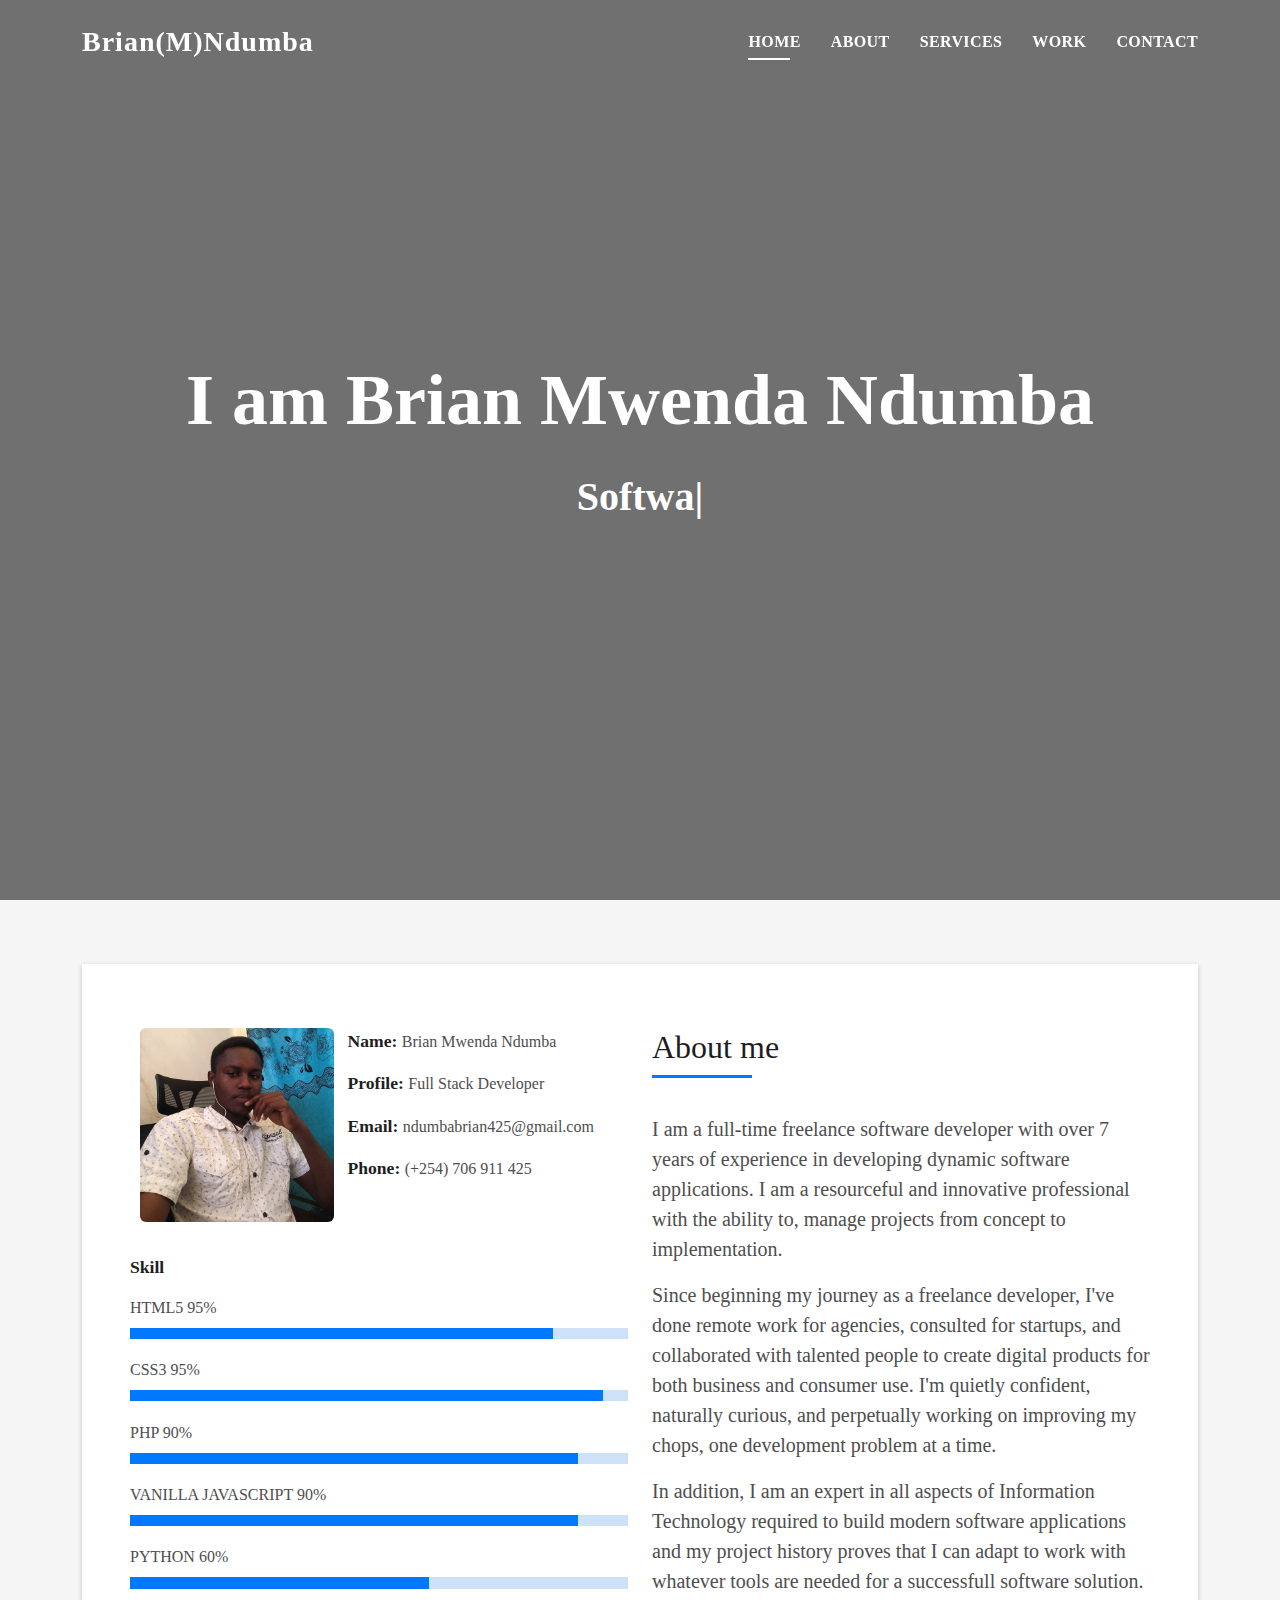
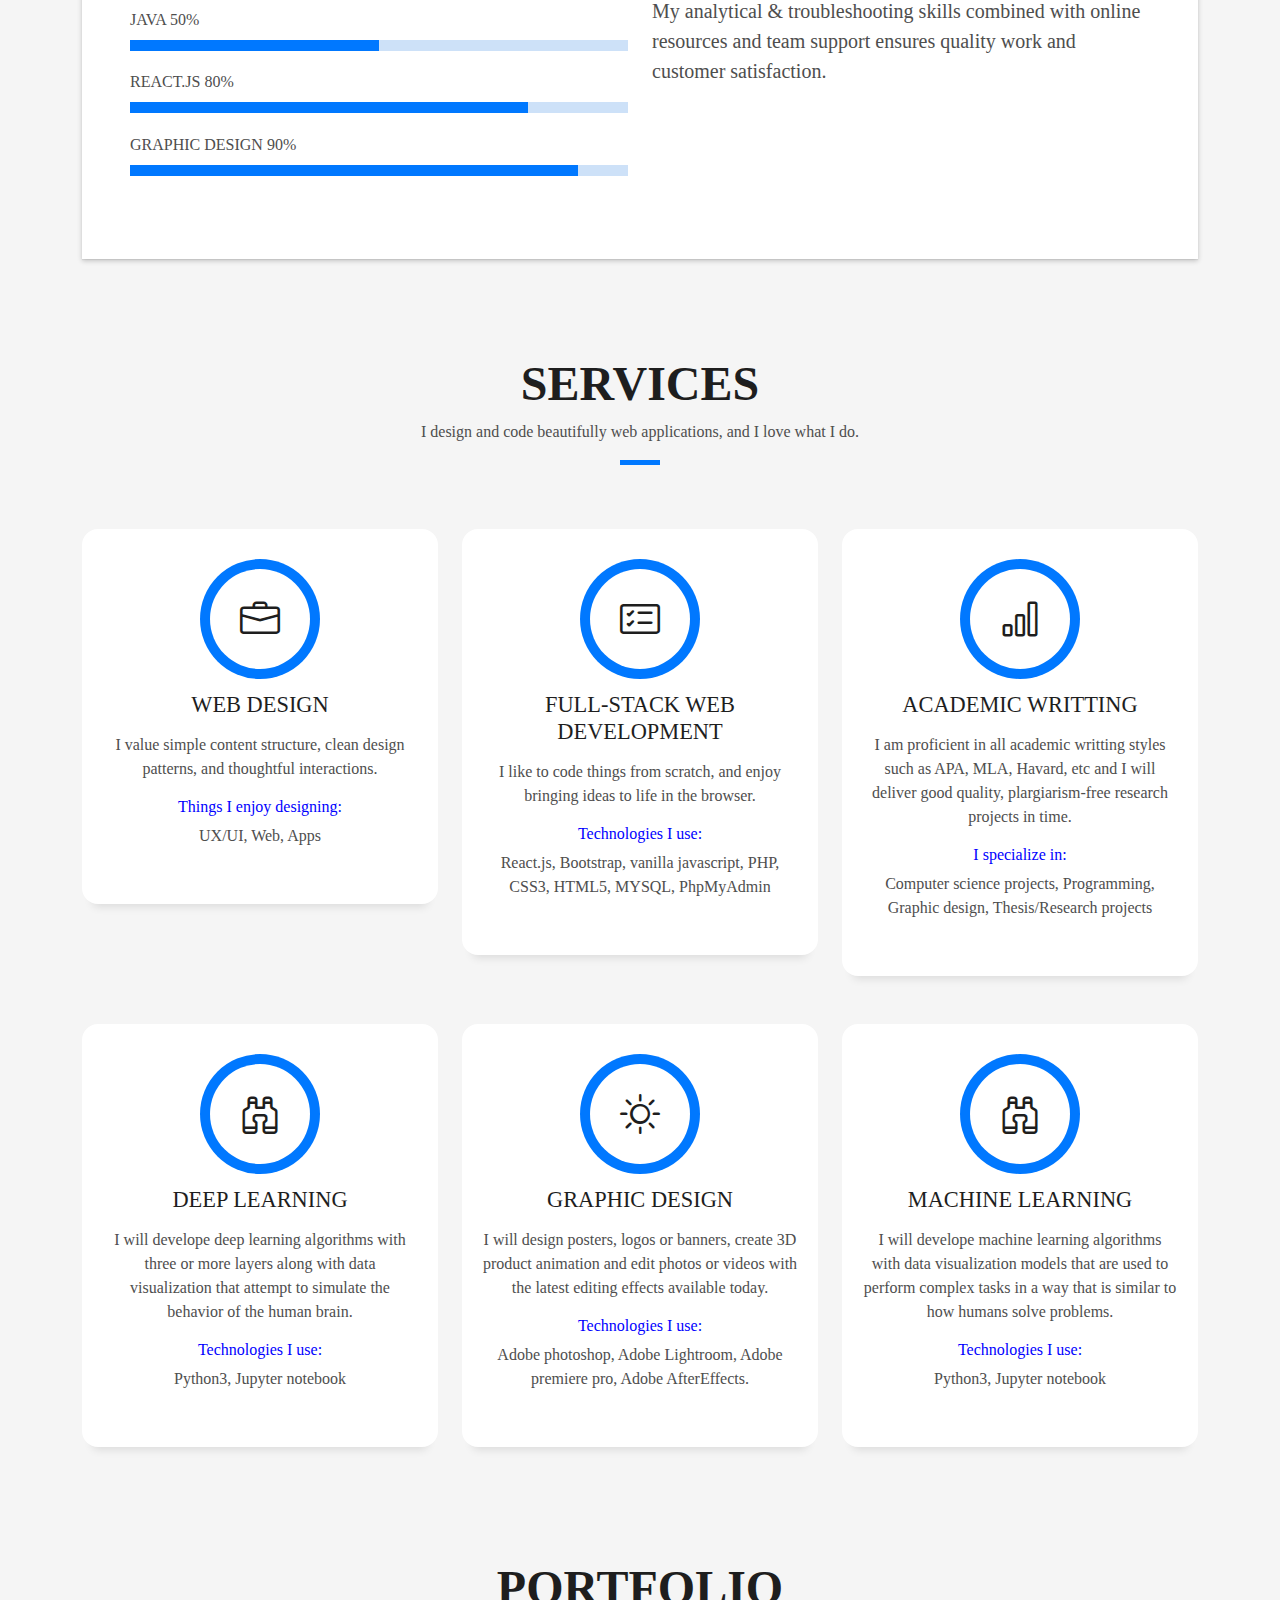
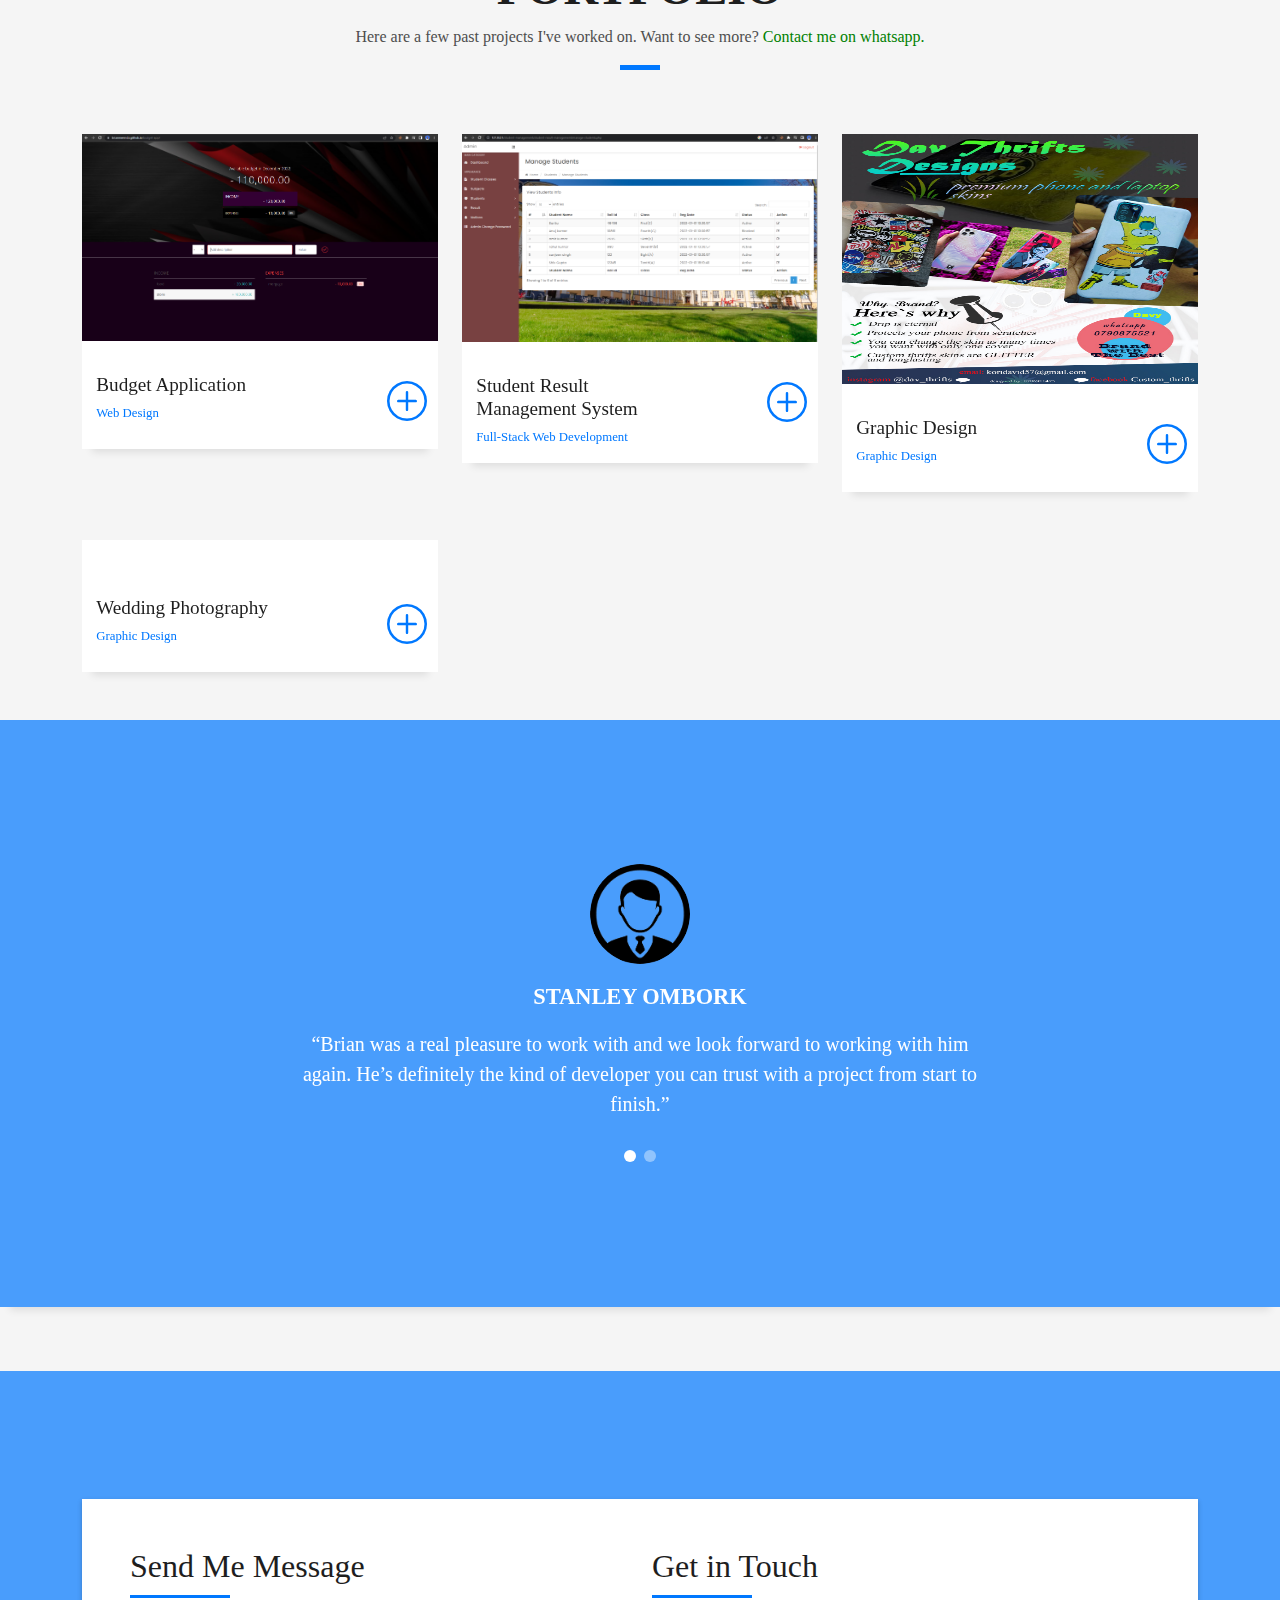
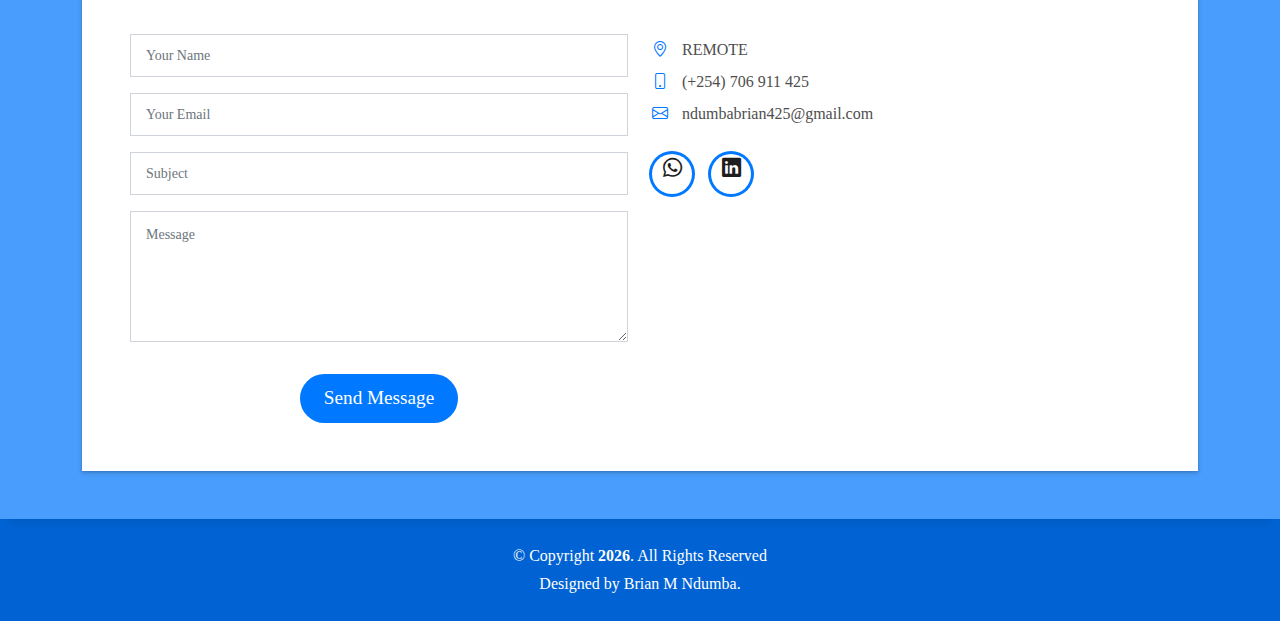
==== index.html @ a2c899ea "first commit" ====
<!DOCTYPE html>
<html lang="en">

<head>
  <meta charset="utf-8">
  <meta content="width=device-width, initial-scale=1.0" name="viewport">

  <title>Brian Mwenda</title>
  <meta content="" name="description">
  <meta content="" name="keywords">

  <!-- Favicons -->
  <link href="assets/img/favicon.png" rel="icon">
  <link href="assets/img/apple-touch-icon.png" rel="apple-touch-icon">

  <!-- Vendor CSS Files -->
  <link href="assets/vendor/bootstrap/css/bootstrap.min.css" rel="stylesheet">
  <link href="assets/vendor/bootstrap-icons/bootstrap-icons.css" rel="stylesheet">
  <link href="assets/vendor/glightbox/css/glightbox.min.css" rel="stylesheet">
  <link href="assets/vendor/swiper/swiper-bundle.min.css" rel="stylesheet">

  <!-- Template Main CSS File -->
  <link href="assets/css/style.css" rel="stylesheet">


</head>

<body>

  <!-- ======= Header ======= -->
  <header id="header" class="fixed-top">
    <div class="container d-flex align-items-center justify-content-between">

      <h1 class="logo"><a href="index.html">Brian(M)Ndumba</a></h1>


      <nav id="navbar" class="navbar">
        <ul>
          <li><a class="nav-link scrollto active" href="#hero">Home</a></li>
          <li><a class="nav-link scrollto" href="#about">About</a></li>
          <li><a class="nav-link scrollto" href="#services">Services</a></li>
          <li><a class="nav-link scrollto " href="#work">Work</a></li>


          <li><a class="nav-link scrollto" href="#contact">Contact</a></li>
        </ul>
        <i class="bi bi-list mobile-nav-toggle"></i>
      </nav><!-- .navbar -->

    </div>
  </header><!-- End Header -->

  <!-- ======= Hero Section ======= -->
  <div id="hero" class="hero route bg-image" style="background-image: url(assets/img/brian.jpg)">
    <div class="overlay-itro"></div>
    <div class="hero-content display-table">
      <div class="table-cell">
        <div class="container">
          <!--<p class="display-6 color-d">Hello, world!</p>-->
          <h1 class="hero-title mb-4">I am <strong>Brian Mwenda Ndumba</strong></h1>
          <p class="hero-subtitle"><span class="typed" data-typed-items="Software Developer, Full-stack Web Developer, Freelancer, Graphic Designer"></span></p>
          <!-- <p class="pt-3"><a class="btn btn-primary btn js-scroll px-4" href="#about" role="button">Learn More</a></p> -->
        </div>
      </div>
    </div>
  </div><!-- End Hero Section -->

  <main id="main">

    <!-- ======= About Section ======= -->
    <section id="about" class="about-mf sect-pt4 route">
      <div class="container">
        <div class="row">
          <div class="col-sm-12">
            <div class="box-shadow-full">
              <div class="row">
                <div class="col-md-6">
                  <div class="row">
                    <div class="col-sm-6 col-md-5">
                      <div class="about-img">
                        <img src="assets/img/brian2.jpg" class="img-fluid rounded b-shadow-a" alt="">
                      </div>
                    </div>
                    <div class="col-sm-6 col-md-7">
                      <div class="about-info">
                        <p><span class="title-s">Name: </span> <span>Brian Mwenda Ndumba</span></p>
                        <p><span class="title-s">Profile: </span> <span>Full Stack Developer</span></p>
                        <p><span class="title-s">Email: </span> <span>ndumbabrian425@gmail.com</span></p>
                        <p><span class="title-s">Phone: </span> <span>(+254) 706 911 425</span></p>
                      </div>
                    </div>
                  </div>
                  <div class="skill-mf">
                    <p class="title-s">Skill</p>
                    <span>HTML5</span> <span class="pull-right">95%</span>
                    <div class="progress">
                      <div class="progress-bar" role="progressbar" style="width: 85%;" aria-valuenow="85" aria-valuemin="0" aria-valuemax="100"></div>
                    </div>
                    <span>CSS3</span> <span class="pull-right">95%</span>
                    <div class="progress">
                      <div class="progress-bar" role="progressbar" style="width: 95%" aria-valuenow="75" aria-valuemin="0" aria-valuemax="100"></div>
                    </div>
                    <span>PHP</span> <span class="pull-right">90%</span>
                    <div class="progress">
                      <div class="progress-bar" role="progressbar" style="width: 90%" aria-valuenow="50" aria-valuemin="0" aria-valuemax="100"></div>
                    </div>
                    <span>VANILLA JAVASCRIPT</span> <span class="pull-right">90%</span>
                    <div class="progress">
                      <div class="progress-bar" role="progressbar" style="width: 90%" aria-valuenow="90" aria-valuemin="0" aria-valuemax="100"></div>
                    </div>
                    <span>PYTHON</span> <span class="pull-right">60%</span>
                    <div class="progress">
                      <div class="progress-bar" role="progressbar" style="width: 60%" aria-valuenow="90" aria-valuemin="0" aria-valuemax="100"></div>
                    </div>
                    <span>JAVA</span> <span class="pull-right">50%</span>
                    <div class="progress">
                      <div class="progress-bar" role="progressbar" style="width: 50%" aria-valuenow="90" aria-valuemin="0" aria-valuemax="100"></div>
                    </div>
                    <span>REACT.JS</span> <span class="pull-right">80%</span>
                    <div class="progress">
                      <div class="progress-bar" role="progressbar" style="width: 80%" aria-valuenow="90" aria-valuemin="0" aria-valuemax="100"></div>
                    </div>
                    <span>GRAPHIC DESIGN</span> <span class="pull-right">90%</span>
                    <div class="progress">
                      <div class="progress-bar" role="progressbar" style="width: 90%" aria-valuenow="90" aria-valuemin="0" aria-valuemax="100"></div>
                    </div>

                  </div>
                </div>
                <div class="col-md-6">
                  <div class="about-me pt-4 pt-md-0">
                    <div class="title-box-2">
                      <h5 class="title-left">
                        About me
                      </h5>
                    </div>
                    <p class="lead">
                      I am a full-time freelance software developer with over <a id="yrs">3</a> years of experience in developing dynamic software applications.
                       I am a resourceful and innovative professional with the ability to, manage projects from concept to implementation.

                    </p>
                    <p class="lead">
                      Since beginning my journey as a freelance developer,
                      I've done remote work for agencies, consulted for startups, and collaborated with talented people
                       to create digital products for both business and consumer use. I'm quietly confident,
                       naturally curious, and perpetually working on improving my chops, one development problem at a time.

                    </p>
                    <p class="lead">
                      In addition, I am an expert in all aspects of Information Technology required to build modern software applications and
                      my project history proves that I can adapt to work with whatever tools are needed for a successfull software solution.
                      My analytical & troubleshooting skills combined with online resources and team support ensures quality work and customer satisfaction.
                    </p>
                  </div>
                </div>
              </div>
            </div>
          </div>
        </div>
      </div>
    </section><!-- End About Section -->

    <!-- ======= Services Section ======= -->
    <section id="services" class="services-mf pt-5 route">
      <div class="container">
        <div class="row">
          <div class="col-sm-12">
            <div class="title-box text-center">
              <h3 class="title-a">
                Services
              </h3>
              <p class="subtitle-a">
              I design and code beautifully web applications, and I love what I do.
              </p>
              <div class="line-mf"></div>
            </div>
          </div>
        </div>
        <div class="row">
          <div class="col-md-4">
            <div class="service-box">
              <div class="service-ico">
                <span class="ico-circle"><i class="bi bi-briefcase"></i></span>
              </div>
              <div class="service-content">
                <h2 class="s-title">Web Design</h2>
                <p class="s-description text-center">
                  I value simple content structure, clean design patterns, and thoughtful interactions.
                </p>
                <p>
                  <h6 style="color:blue">Things I enjoy designing:</h6>
                  UX/UI, Web, Apps
                </p>
              </div>
            </div>
          </div>
          <div class="col-md-4">
            <div class="service-box">
              <div class="service-ico">
                <span class="ico-circle"><i class="bi bi-card-checklist"></i></span>
              </div>
              <div class="service-content">
                <h2 class="s-title">Full-Stack Web Development</h2>
                <p class="s-description text-center">
                  I like to code things from scratch, and enjoy bringing ideas to life in the browser.
                </p>
                <p>
                  <h6 style="color:blue">Technologies I use:</h6>
                  React.js, Bootstrap, vanilla javascript, PHP, CSS3, HTML5, MYSQL, PhpMyAdmin
                </p>
              </div>
            </div>
          </div>
          <div class="col-md-4">
            <div class="service-box">
              <div class="service-ico">
                <span class="ico-circle"><i class="bi bi-bar-chart"></i></span>
              </div>
              <div class="service-content">
                <h2 class="s-title">Academic Writting</h2>
                <p class="s-description text-center">
                  I am proficient in all academic writting styles such as APA, MLA, Havard, etc and I will deliver good quality, plargiarism-free research projects
                  in time.

                </p>
                <p>
                  <h6 style="color:blue">I specialize in:</h6>
                  Computer science projects, Programming, Graphic design, Thesis/Research projects
                </p>
              </div>
            </div>
          </div>
          <div class="col-md-4">
            <div class="service-box">
              <div class="service-ico">
                <span class="ico-circle"><i class="bi bi-binoculars"></i></span>
              </div>
              <div class="service-content">
                <h2 class="s-title">Deep Learning</h2>
                <p class="s-description text-center">
                  I will develope deep learning algorithms with three or more layers along with data visualization that attempt to simulate
                   the behavior of the human brain.
                </p>
                <p>
                  <h6 style="color:blue">Technologies I use:</h6>
                  Python3, Jupyter notebook
                </p>
              </div>
            </div>
          </div>
          <div class="col-md-4">
            <div class="service-box">
              <div class="service-ico">
                <span class="ico-circle"><i class="bi bi-brightness-high"></i></span>
              </div>
              <div class="service-content">
                <h2 class="s-title">Graphic Design</h2>
                <p class="s-description text-center">
                  I will design posters, logos or banners, create 3D product animation and edit photos or videos with the latest
                  editing effects available today.
                </p>
                <p>
                  <h6 style="color:blue">Technologies I use:</h6>
                  Adobe photoshop, Adobe Lightroom, Adobe premiere pro, Adobe AfterEffects.
                </p>
              </div>
            </div>
          </div>
          <div class="col-md-4">
            <div class="service-box">
              <div class="service-ico">
                <span class="ico-circle"><i class="bi bi-binoculars"></i></span>
              </div>
              <div class="service-content">
                <h2 class="s-title">Machine Learning</h2>
                <p class="s-description text-center">
                  I will develope machine learning algorithms with data visualization models that are used to
                  perform complex tasks in a way that is similar to how humans solve problems.
                </p>
                <p>
                  <h6 style="color:blue">Technologies I use:</h6>
                  Python3, Jupyter notebook
                </p>
              </div>
            </div>
          </div>
        </div>
      </div>
    </section><!-- End Services Section -->



    <!-- ======= Portfolio Section ======= -->
    <section id="work" class="portfolio-mf sect-pt4 route">
      <div class="container">
        <div class="row">
          <div class="col-sm-12">
            <div class="title-box text-center">
              <h3 class="title-a">
                Portfolio
              </h3>
              <p class="subtitle-a">
                Here are a few past projects I've worked on. Want to see more? <a style="color:green" href="whatsapp://send?text=Hello, I viewed your portfolio and would like to know more about...&phone=+254706911425">Contact me on whatsapp.</a>
              </p>
              <div class="line-mf"></div>
            </div>
          </div>
        </div>
        <div class="row">
          <div class="col-md-4">
            <div class="work-box">
              <a href="assets/img/budgetapp/bu2.PNG" data-gallery="portfolioGallery" class="portfolio-lightbox">
                <div class="work-img">
                  <img src="assets/img/budgetapp/bu2.PNG" alt="" class="img-fluid">
                </div>
              </a>
              <div class="work-content">
                <div class="row">
                  <div class="col-sm-8">
                    <h2 class="w-title">Budget Application</h2>
                    <div class="w-more">
                      <span class="w-ctegory">Web Design</span>
                    </div>
                  </div>
                  <div class="col-sm-4">
                    <div class="w-like">
                      <a href="budgetapp.html"> <span class="bi bi-plus-circle"></span></a>
                    </div>
                  </div>
                </div>
              </div>
            </div>
          </div>
          <div class="col-md-4">
            <div class="work-box">
              <a href="assets/img/studentmanage/student0.PNG" data-gallery="portfolioGallery" class="portfolio-lightbox">
                <div class="work-img">
                  <img src="assets/img/studentmanage/student0.PNG" alt="" class="img-fluid">
                </div>
              </a>
              <div class="work-content">
                <div class="row">
                  <div class="col-sm-8">
                    <h2 class="w-title">Student Result Management System</h2>
                    <div class="w-more">
                      <span class="w-ctegory">Full-Stack Web Development</span>
                    </div>
                  </div>
                  <div class="col-sm-4">
                    <div class="w-like">
                      <a href="studentmanage.html"> <span class="bi bi-plus-circle"></span></a>
                    </div>
                  </div>
                </div>
              </div>
            </div>
          </div>
          <div class="col-md-4">
            <div class="work-box">
              <a href="assets/img/graphicdesign/poster1.jpg" data-gallery="portfolioGallery" class="portfolio-lightbox">
                <div class="work-img">
                  <img style="width:100%;height:250px" src="assets/img/graphicdesign/poster1.jpg" alt="" class="img-fluid">
                </div>
              </a>
              <div class="work-content">
                <div class="row">
                  <div class="col-sm-8">
                    <h2 class="w-title">Graphic Design</h2>
                    <div class="w-more">
                      <span class="w-ctegory">Graphic Design</span>
                    </div>
                  </div>
                  <div class="col-sm-4">
                    <div class="w-like">
                      <a href="graphicdesign.html"> <span class="bi bi-plus-circle"></span></a>
                    </div>
                  </div>
                </div>
              </div>
            </div>
          </div>
          <div class="col-md-4">
            <div class="work-box">
              <a href="assets/img/photography/Wedding0.jpg" data-gallery="portfolioGallery" class="portfolio-lightbox">
                <div class="work-img">
                  <img src="assets/img/photography/Wedding0.jpg" alt="" class="img-fluid">
                </div>
              </a>
              <div class="work-content">
                <div class="row">
                  <div class="col-sm-8">
                    <h2 class="w-title">Wedding Photography</h2>
                    <div class="w-more">
                      <span class="w-ctegory">Graphic Design</span>
                    </div>
                  </div>
                  <div class="col-sm-4">
                    <div class="w-like">
                      <a href="photography.html"> <span class="bi bi-plus-circle"></span></a>
                    </div>
                  </div>
                </div>
              </div>
            </div>
          </div>
          <!-- <div class="col-md-4">
            <div class="work-box">
              <a href="assets/img/work-5.jpg" data-gallery="portfolioGallery" class="portfolio-lightbox">
                <div class="work-img">
                  <img src="assets/img/work-5.jpg" alt="" class="img-fluid">
                </div>
              </a>
              <div class="work-content">
                <div class="row">
                  <div class="col-sm-8">
                    <h2 class="w-title">Studio Lena Mado</h2>
                    <div class="w-more">
                      <span class="w-ctegory">Web Design</span>
                    </div>
                  </div>
                  <div class="col-sm-4">
                    <div class="w-like">
                      <a href="portfolio-details.html"> <span class="bi bi-plus-circle"></span></a>
                    </div>
                  </div>
                </div>
              </div>
            </div>
          </div> -->
          <!-- <div class="col-md-4">
            <div class="work-box">
              <a href="assets/img/work-6.jpg" data-gallery="portfolioGallery" class="portfolio-lightbox">
                <div class="work-img">
                  <img src="assets/img/work-6.jpg" alt="" class="img-fluid">
                </div>
              </a>
              <div class="work-content">
                <div class="row">
                  <div class="col-sm-8">
                    <h2 class="w-title">Studio Big Bang</h2>
                    <div class="w-more">
                      <span class="w-ctegory">Web Design</span>
                    </div>
                  </div>
                  <div class="col-sm-4">
                    <div class="w-like">
                      <a href="portfolio-details.html"> <span class="bi bi-plus-circle"></span></a>
                    </div>
                  </div>
                </div>
              </div>
            </div>
          </div> -->

        </div>
      </div>
    </section><!-- End Portfolio Section -->

    <!-- ======= Testimonials Section ======= -->
    <div class="testimonials paralax-mf bg-image" style="background-image: url(assets/img/overlay-bg.jpg)">
      <div class="overlay-mf"></div>
      <div class="container">
        <div class="row">
          <div class="col-md-12">

            <div class="testimonials-slider swiper" data-aos="fade-up" data-aos-delay="100">
              <div class="swiper-wrapper">

                <div class="swiper-slide">
                  <div class="testimonial-box">
                    <div class="author-test">
                      <img style="width:100px" src="assets/img/profile.png" alt="" class="rounded-circle b-shadow-a">
                      <span class="author">Stanley Ombork</span>
                    </div>
                    <div class="content-test">
                      <p class="description lead">
                        “Brian was a real pleasure to work with and we look forward to
                        working with him again. He’s definitely the kind of developer you can trust with a project from start to finish.”
                      </p>
                    </div>
                  </div>
                </div><!-- End testimonial item -->

                <div class="swiper-slide">
                  <div class="testimonial-box">
                    <div class="author-test">
                      <img style="width:100px" src="assets/img/profile.png" alt="" class="rounded-circle b-shadow-a">
                      <span class="author">Ernest Mugambi</span>
                    </div>
                    <div class="content-test">
                      <p class="description lead">
                      “Brian's a clear communicator with the tenacity and confidence to really dig in
                       to tricky design scenarios and the collaborative friction that's needed to produce excellent work.”
                      </p>
                    </div>
                  </div>
                </div><!-- End testimonial item -->
              </div>
              <div class="swiper-pagination"></div>
            </div>

            <!-- <div id="testimonial-mf" class="owl-carousel owl-theme">

        </div> -->
          </div>
        </div>
      </div>
    </div><!-- End Testimonials Section -->



    <!-- ======= Contact Section ======= -->
    <section id="contact" class="paralax-mf footer-paralax bg-image sect-mt4 route" style="background-image: url(assets/img/overlay-bg.jpg)">
      <div class="overlay-mf"></div>
      <div class="container">
        <div class="row">
          <div class="col-sm-12">
            <div class="contact-mf">
              <div id="contact" class="box-shadow-full">
                <div class="row">
                  <div class="col-md-6">
                    <div class="title-box-2">
                      <h5 class="title-left">
                        Send Me Message
                      </h5>
                    </div>
                    <div>
                      <form action="forms/contact.php" method="post" role="form" class="php-email-form">
                        <div class="row">
                          <div class="col-md-12 mb-3">
                            <div class="form-group">
                              <input type="text" name="name" class="form-control" id="name" placeholder="Your Name" required>
                            </div>
                          </div>
                          <div class="col-md-12 mb-3">
                            <div class="form-group">
                              <input type="email" class="form-control" name="email" id="email" placeholder="Your Email" required>
                            </div>
                          </div>
                          <div class="col-md-12 mb-3">
                            <div class="form-group">
                              <input type="text" class="form-control" name="subject" id="subject" placeholder="Subject" required>
                            </div>
                          </div>
                          <div class="col-md-12">
                            <div class="form-group">
                              <textarea class="form-control" name="message" rows="5" placeholder="Message" required></textarea>
                            </div>
                          </div>
                          <div class="col-md-12 text-center my-3">
                            <div class="loading">Loading</div>
                            <div class="error-message"></div>
                            <div class="sent-message">Your message has been sent. Thank you!</div>
                          </div>
                          <div class="col-md-12 text-center">
                            <button type="submit" class="button button-a button-big button-rouded">Send Message</button>
                          </div>
                        </div>
                      </form>
                    </div>
                  </div>
                  <div class="col-md-6">
                    <div class="title-box-2 pt-4 pt-md-0">
                      <h5 class="title-left">
                        Get in Touch
                      </h5>
                    </div>
                    <div class="more-info">

                      <ul class="list-ico">
                        <li><span class="bi bi-geo-alt"></span> REMOTE</li>
                        <li><span class="bi bi-phone"></span> (+254) 706 911 425</li>
                        <li><span class="bi bi-envelope"></span> ndumbabrian425@gmail.com</li>
                      </ul>
                    </div>
                    <div class="socials">
                      <ul>


                        <li><a href="whatsapp://send?text=Hello, I viewed your portfolio and would like to know more about...&phone=+254706911425"><span class="ico-circle"><i class="bi bi-whatsapp"></i></span></a></li>
                        <li><a href="https://www.linkedin.com/in/brian-mwenda-a86b4b25b"><span class="ico-circle"><i class="bi bi-linkedin"></i></span></a></li>
                      </ul>
                    </div>
                  </div>
                </div>
              </div>
            </div>
          </div>
        </div>
      </div>
    </section><!-- End Contact Section -->

  </main><!-- End #main -->


<div class="linksto">
  <ul>


    <li class="wha"><a href="whatsapp://send?text=Hello, I viewed your portfolio and would like to know more about...&phone=+254706911425"><i class="bi bi-whatsapp"></i></a></li>
    <li class="linkd"><a href="https://www.linkedin.com/in/brian-mwenda-a86b4b25b"><i class="bi bi-linkedin"></i></a></li>
  </ul>
</div>
  <!-- ======= Footer ======= -->
  <footer>
    <div class="container">
      <div class="row">
        <div class="col-sm-12">
          <div class="copyright-box">
            <p class="copyright">&copy; Copyright <strong id="now">2022</strong>. All Rights Reserved</p>
            <div class="credits">
              <!--
              All the links in the footer should remain intact.
              You can delete the links only if you purchased the pro version.
              Licensing information: https://bootstrapmade.com/license/
              Purchase the pro version with working PHP/AJAX contact form: https://bootstrapmade.com/buy/?theme=DevFolio
            -->
              Designed by <a href="#">Brian M Ndumba.</a>
            </div>
          </div>
        </div>
      </div>
    </div>
  </footer><!-- End  Footer -->

  <div id="preloader"></div>
  <a href="#" class="back-to-top d-flex align-items-center justify-content-center"><i class="bi bi-arrow-up-short"></i></a>

  <!-- Vendor JS Files -->
  <script src="assets/vendor/purecounter/purecounter_vanilla.js"></script>
  <script src="assets/vendor/bootstrap/js/bootstrap.bundle.min.js"></script>
  <script src="assets/vendor/glightbox/js/glightbox.min.js"></script>
  <script src="assets/vendor/swiper/swiper-bundle.min.js"></script>
  <script src="assets/vendor/typed.js/typed.min.js"></script>
  <script src="assets/vendor/php-email-form/validate.js"></script>

  <!-- Template Main JS File -->
  <script src="assets/js/main.js"></script>

</body>

</html>

<script type="text/javascript">
// calculate years of work startups

const year = 2019;

const d = new Date();
const now = d.getFullYear();
let years = Math.round(now - year);
document.getElementById("yrs").innerHTML = years;
document.getElementById("now").innerHTML = now;
// calculate yrs of work end
</script>
---- assets/css/style.css ----
body {
  background-color: #f5f5f5;
  color: #4e4e4e;
  font-family: serif;
}

h1,
h2,
h3,
h4,
h5,
h6 {
  color: #1e1e1e;
}

a {
  color: #1e1e1e;
  text-decoration: none;
  transition: all 0.5s ease-in-out;
}

a:hover {
  color: #0078ff;
  text-decoration: none;
  transition: all 0.5s ease-in-out;
}

.p-r {
  position: relative;
}
.linksto{
  position: fixed;
  top: 70%;
  right: 12px;
  z-index: 1000;
  display: none;
}
.linksto ul{
  text-align: center;
}
.wha{
  list-style-type: none;
  background-color: green;
  width: 50px;
  height: 50px;
}
.linkd{
  list-style-type: none;
  background-color: #0062d3;
  width: 50px;
  height: 50px;
}
.linksto ul li a{
  color: white;
  font-size: 30px;
}

.color-a {
  text-decoration: none;
  color: #0078ff;
}

.color-d {
  color: #f5f5f5;
}

.color-text-a {
  text-decoration: none;
  color: #4e4e4e;
}

.box-shadow,
.card-blog,
.work-box,
.service-box,
.paralax-mf {
  box-shadow: 0 13px 8px -10px rgba(0, 0, 0, 0.1);
}

.box-shadow-a,
.button:hover {
  text-decoration: none;
  box-shadow: 0 0 0 4px #cde1f8;
}

.display-5 {
  font-size: 2.5rem;
  font-weight: 300;
  line-height: 1.1;
}

.display-6 {
  font-size: 2rem;
  font-weight: 300;
  line-height: 1.1;
}

.avatar {
  width: 32px;
  height: 32px;
  margin-right: 4px;
  overflow: hidden;
}

.bg-image {
  background-repeat: no-repeat;
  background-attachment: fixed;
  background-size: cover;
  background-position: center center;
}

@media (max-width: 1024px) {
  .bg-image {
    background-attachment: scroll;
  }
}

.overlay-mf {
  background-color: #0078ff;
}

.overlay-mf {
  position: absolute;
  top: 0;
  left: 0px;
  padding: 0;
  height: 100%;
  width: 100%;
  opacity: 0.7;
}

.paralax-mf {
  position: relative;
  padding: 8rem 0;
}

.display-table {
  width: 100%;
  height: 100%;
  display: table;
}

.table-cell {
  display: table-cell;
  vertical-align: middle;
}

/*--/ Sections /--*/
.sect-4 {
  padding: 4rem 0;
}

.sect-pt4 {
  padding-top: 4rem;
}

.sect-mt4 {
  margin-top: 4rem;
}

/*--/ Title s /--*/
.title-s {
  font-weight: 600;
  color: #1e1e1e;
  font-size: 1.1rem;
}

/*--/ Title A /--*/
.title-box {
  margin-bottom: 4rem;
}

.title-a {
  text-decoration: none;
  font-size: 3rem;
  font-weight: bold;
  text-transform: uppercase;
}

.subtitle-a {
  text-decoration: none;
  color: #4e4e4e;
}

.line-mf {
  width: 40px;
  height: 5px;
  background-color: #0078ff;
  margin: 0 auto;
}

/*--/ Title Left /--*/
.title-box-2 {
  margin-bottom: 3rem;
}

.title-left {
  font-size: 2rem;
  position: relative;
}

.title-left:before {
  content: "";
  position: absolute;
  height: 3px;
  background-color: #0078ff;
  width: 100px;
  bottom: -12px;
}

/*------/ Box /------*/
.box-pl2 {
  padding-left: 2rem;
}

.box-shadow-full {
  padding: 3rem 1.25rem;
  position: relative;
  background-color: #fff;
  margin-bottom: 3rem;
  z-index: 2;
  box-shadow: 0 1px 1px 0 rgba(0, 0, 0, 0.06), 0 2px 5px 0 rgba(0, 0, 0, 0.2);
}

@media (min-width: 768px) {
  .box-shadow-full {
    padding: 3rem;
  }

}

/*------/ Socials /------*/
.socials {
  padding: 1.5rem 0;
}

.socials ul li {
  display: inline-block;
}

.socials .ico-circle {
  height: 40px;
  width: 40px;
  font-size: 1.2rem;
  border-radius: 50%;
  line-height: 1.6;
  margin: 0 15px 0 0;
  box-shadow: 0 0 0 3px #0078ff;
  transition: all 500ms ease;
}

.socials .ico-circle:hover {
  background-color: #0078ff;
  color: #fff;
  box-shadow: 0 0 0 3px #cde1f8;
  transition: all 500ms ease;
}

/*------/ Ul resect /------*/
.ul-resect,
.widget-tags ul,
.widget-sidebar .list-sidebar,
.box-comments .list-comments,
.blog-wrapper .post-meta ul,
.list-ico,
.socials ul {
  list-style: none;
  padding-left: 0;
  margin-bottom: 0;
}

.list-ico {
  line-height: 2;
}

.list-ico span {
  color: #0078ff;
  margin-right: 10px;
}

/*------/ Ico Circle /------*/
.ico-circle {
  height: 100px;
  width: 100px;
  font-size: 2rem;
  border-radius: 50%;
  line-height: 1.55;
  margin: 0 auto;
  text-align: center;
  box-shadow: 0 0 0 10px #0078ff;
  display: block;
}

/*------/ Owl Carousel /------*/
.owl-theme .owl-dots {
  text-align: center;
  margin-top: 18px;
}

.owl-theme .owl-dots .owl-dot {
  display: inline-block;
}

.owl-theme .owl-dots .owl-dot span {
  width: 18px;
  height: 7px;
  margin: 5px 5px;
  background: #cde1f8;
  border: 0px solid #cde1f8;
  display: block;
  transition: all 0.6s ease-in-out;
  cursor: pointer;
}

.owl-theme .owl-dots .owl-dot:hover span {
  background-color: #cde1f8;
}

.owl-theme .owl-dots .owl-dot.active span {
  background-color: #1B1B1B;
  width: 25px;
}

/*--/ Scrolltop s /--*/
.scrolltop-mf {
  position: relative;
  display: none;
}

.scrolltop-mf span {
  z-index: 999;
  position: fixed;
  width: 42px;
  height: 42px;
  background-color: #0078ff;
  opacity: 0.7;
  font-size: 1.6rem;
  line-height: 1.5;
  text-align: center;
  color: #fff;
  top: auto;
  left: auto;
  right: 30px;
  bottom: 50px;
  cursor: pointer;
  border-radius: 50%;
}

/*--------------------------------------------------------------
# Back to top button
--------------------------------------------------------------*/
.back-to-top {
  position: fixed;
  visibility: hidden;
  opacity: 0;
  right: 15px;
  bottom: 15px;
  z-index: 996;
  background: #0078ff;
  width: 40px;
  height: 40px;
  border-radius: 50px;
  transition: all 0.4s;
}

.back-to-top i {
  font-size: 28px;
  color: #fff;
  line-height: 0;
}

.back-to-top:hover {
  background: #298eff;
  color: #fff;
}

.back-to-top.active {
  visibility: visible;
  opacity: 1;
}

/*------/ Prelaoder /------*/
#preloader {
  position: fixed;
  top: 0;
  left: 0;
  right: 0;
  bottom: 0;
  z-index: 9999;
  overflow: hidden;
  background: #fff;
}

#preloader:before {
  content: "";
  position: fixed;
  top: calc(50% - 30px);
  left: calc(50% - 30px);
  border: 6px solid #f2f2f2;
  border-top: 6px solid #0078ff;
  border-radius: 50%;
  width: 60px;
  height: 60px;
  -webkit-animation: animate-preloader 1s linear infinite;
  animation: animate-preloader 1s linear infinite;
}

@-webkit-keyframes animate-preloader {
  0% {
    transform: rotate(0deg);
  }

  100% {
    transform: rotate(360deg);
  }
}

@keyframes animate-preloader {
  0% {
    transform: rotate(0deg);
  }

  100% {
    transform: rotate(360deg);
  }
}

/*------/ Button /------*/
.button {
  display: inline-block;
  padding: 0.3rem 0.6rem;
  text-align: center;
  vertical-align: middle;
  -webkit-user-select: none;
  -moz-user-select: none;
  user-select: none;
  font-size: 1rem;
  border-radius: 0.3rem;
  border: 1px solid transparent;
  transition: all 500ms ease;
  cursor: pointer;
}

.button:focus {
  outline: 0;
}

.button:hover {
  background-color: #0062d3;
  color: #fff;
  transition: all 500ms ease;
}

.button-a {
  text-decoration: none;
  background-color: #0078ff;
  color: #fff;
  border-color: #cde1f8;
}

.button-big {
  padding: 0.9rem 2.3rem;
  font-size: 1.2rem;
}

.button-rouded {
  border-radius: 5rem;
}

.btn-lg {
  padding: 0.5rem 1rem;
  font-size: 1.25rem;
  line-height: 1.5;
  border-radius: 0.3rem;
}

/*--------------------------------------------------------------
# Header
--------------------------------------------------------------*/
#header {
  transition: all 0.5s;
  z-index: 997;
  padding: 20px 0;
}

#header .logo {
  font-size: 28px;
  margin: 0;
  padding: 0;
  font-weight: 600;
  letter-spacing: 1px;
}

#header .logo a {
  color: #fff;
}

#header .logo img {
  max-height: 40px;
}

#header.header-scrolled {
  background: rgba(0, 0, 0, 0.9);
  padding: 12px 0;
}

/*--------------------------------------------------------------
# Navigation Menu
--------------------------------------------------------------*/
/**
* Desktop Navigation
*/
.navbar {
  padding: 0;
}

.navbar ul {
  margin: 0;
  padding: 0;
  display: flex;
  list-style: none;
  align-items: center;
}

.navbar li {
  position: relative;
}

.navbar>ul>li {
  white-space: nowrap;
  padding: 10px 0 10px 30px;
}

.navbar a,
.navbar a:focus {
  display: flex;
  align-items: center;
  justify-content: space-between;
  color: #fff;
  font-size: 16px;
  font-weight: 600;
  padding: 0;
  white-space: nowrap;
  transition: 0.3s;
  letter-spacing: 0.4px;
  position: relative;
  text-transform: uppercase;
}

.navbar a i,
.navbar a:focus i {
  font-size: 12px;
  line-height: 0;
  margin-left: 5px;
}

.navbar>ul>li>a:before {
  content: "";
  position: absolute;
  width: 100%;
  height: 2px;
  bottom: -6px;
  left: 0;
  width: 0;
  background-color: #fff;
  visibility: hidden;
  transition: all 0.3s ease-in-out 0s;
}

.navbar a:hover:before,
.navbar li:hover>a:before,
.navbar .active:before {
  visibility: visible;
  width: 80%;
}

.navbar a:hover,
.navbar .active,
.navbar .active:focus,
.navbar li:hover>a {
  color: #fff;
}

.navbar .dropdown ul {
  display: block;
  position: absolute;
  left: 30px;
  top: calc(100% + 30px);
  margin: 0;
  padding: 10px 0;
  z-index: 99;
  opacity: 0;
  visibility: hidden;
  background: #fff;
  box-shadow: 0px 0px 30px rgba(127, 137, 161, 0.25);
  transition: 0.3s;
}

.navbar .dropdown ul li {
  min-width: 200px;
}

.navbar .dropdown ul a {
  padding: 10px 20px;
  font-size: 14px;
  text-transform: none;
  color: #4e4e4e;
}

.navbar .dropdown ul a i {
  font-size: 12px;
}

.navbar .dropdown ul a:hover,
.navbar .dropdown ul .active:hover,
.navbar .dropdown ul li:hover>a {
  color: #0078ff;
}

.navbar .dropdown:hover>ul {
  opacity: 1;
  top: 100%;
  visibility: visible;
}

.navbar .dropdown .dropdown ul {
  top: 0;
  left: calc(100% - 30px);
  visibility: hidden;
}

.navbar .dropdown .dropdown:hover>ul {
  opacity: 1;
  top: 0;
  left: 100%;
  visibility: visible;
}

@media (max-width: 1366px) {
  .navbar .dropdown .dropdown ul {
    left: -90%;
  }

  .navbar .dropdown .dropdown:hover>ul {
    left: -100%;
  }
}

/**
* Mobile Navigation
*/
.mobile-nav-toggle {
  color: #fff;
  font-size: 28px;
  cursor: pointer;
  display: none;
  line-height: 0;
  transition: 0.5s;
}

@media (max-width: 991px) {
  .mobile-nav-toggle {
    display: block;

  }

  .navbar ul {
    display: none;
  }
  .linksto{
    display: initial;
  }
  .socials{
    display: none;
  }
}

.navbar-mobile {
  position: fixed;
  overflow: hidden;
  top: 0;
  right: 0;
  left: 0;
  bottom: 0;
  background: rgba(78, 78, 78, 0.9);
  transition: 0.3s;
  z-index: 999;
}

.navbar-mobile .mobile-nav-toggle {
  position: absolute;
  top: 15px;
  right: 15px;
}

.navbar-mobile ul {
  display: block;
  position: absolute;
  top: 55px;
  right: 15px;
  bottom: 15px;
  left: 15px;
  padding: 10px 0;
  background-color: #fff;
  overflow-y: auto;
  transition: 0.3s;
}

.navbar-mobile>ul>li {
  padding: 0;
}

.navbar-mobile a:hover:before,
.navbar-mobile li:hover>a:before,
.navbar-mobile .active:before {
  visibility: hidden;
}

.navbar-mobile a,
.navbar-mobile a:focus {
  padding: 10px 20px;
  font-size: 15px;
  color: #4e4e4e;
}

.navbar-mobile a:hover,
.navbar-mobile .active,
.navbar-mobile li:hover>a {
  color: #0078ff;
}

.navbar-mobile .getstarted,
.navbar-mobile .getstarted:focus {
  margin: 15px;
}

.navbar-mobile .dropdown ul {
  position: static;
  display: none;
  margin: 10px 20px;
  padding: 10px 0;
  z-index: 99;
  opacity: 1;
  visibility: visible;
  background: #fff;
  box-shadow: 0px 0px 30px rgba(127, 137, 161, 0.25);
}

.navbar-mobile .dropdown ul li {
  min-width: 200px;
}

.navbar-mobile .dropdown ul a {
  padding: 10px 20px;
}

.navbar-mobile .dropdown ul a i {
  font-size: 12px;
}

.navbar-mobile .dropdown ul a:hover,
.navbar-mobile .dropdown ul .active:hover,
.navbar-mobile .dropdown ul li:hover>a {
  color: #0078ff;
}

.navbar-mobile .dropdown>.dropdown-active {
  display: block;
}

/*--------------------------------------------------------------
# Hero Section
--------------------------------------------------------------*/
.hero {
  height: 100vh;
  position: relative;
  color: #fff;
}

.hero .hero-content {
  text-align: center;
  position: absolute;
}

.hero .overlay-itro {
  background-color: rgba(0, 0, 0, 0.6);
  position: absolute;
  top: 0;
  left: 0px;
  padding: 0;
  height: 100%;
  width: 100%;
  opacity: 0.9;
}

.hero .hero-title {
  color: #fff;
  font-weight: 600;
  font-size: 3rem;
}

@media (min-width: 768px) {
  .hero .hero-title {
    font-size: 4.5rem;
  }
}

.hero .hero-subtitle {
  font-size: 1.5rem;
  font-weight: 600;
}

@media (min-width: 768px) {
  .hero .hero-subtitle {
    font-size: 2.5rem;
  }
}

.hero .text-slider-items {
  display: none;
}

.hero-single {
  height: 350px;
}

.hero-single .hero-content {
  margin-top: 30px;
}

.hero-single .hero-title {
  text-transform: uppercase;
  font-size: 3rem;
}

@media (min-width: 768px) {
  .hero-single .hero-title {
    font-size: 3.5rem;
  }
}

.hero-single .breadcrumb {
  background-color: transparent;
  color: #0078ff;
}

.hero-single .breadcrumb .breadcrumb-item:before {
  color: #cde1f8;
}

.hero-single .breadcrumb .breadcrumb-item.active {
  color: #cde1f8;
}

.hero-single .breadcrumb a {
  color: #fff;
}

/*--------------------------------------------------------------
# About
--------------------------------------------------------------*/
.about-mf .box-shadow-full {
  padding-top: 4rem;
  padding-bottom: 4rem;
}

.about-mf .about-img {
  margin-bottom: 2rem;
}

.about-mf .about-img img {
  margin-left: 10px;
}

@media (min-width: 767px) {
  .about-mf .box-pl2 {
    margin-top: 3rem;
    padding-left: 0rem;
  }
}

.skill-mf span {
  color: #4e4e4e;
}

.skill-mf .progress {
  background-color: #cde1f8;
  margin: 0.5rem 0 1.2rem 0;
  border-radius: 0;
  height: 0.7rem;
}

.skill-mf .progress .progress-bar {
  height: 0.7rem;
  background-color: #0078ff;
}

/*--------------------------------------------------------------
# Services
--------------------------------------------------------------*/
.service-box {
  background-color: #fff;
  padding: 2.5rem 1.3rem;
  border-radius: 1rem;
  margin-bottom: 3rem;
  text-align: center;
}

.service-box:hover .ico-circle {
  transition: all 500ms ease;
  color: #fff;
  background-color: #0078ff;
  box-shadow: 0 0 0 10px #cde1f8;
}

.service-box .service-ico {
  margin-bottom: 1rem;
  color: #1e1e1e;
}

.service-box .ico-circle {
  transition: all 500ms ease;
  display: inline-flex;
  align-items: center;
  justify-content: center;
}

.service-box .ico-circle i {
  line-height: 0;
  font-size: 40px;
}

.service-box .s-title {
  font-size: 1.4rem;
  text-transform: uppercase;
  text-align: center;
  padding: 0.4rem 0;
}

.service-box .s-description {
  color: #4e4e4e;
}

/*--------------------------------------------------------------
# Counter
--------------------------------------------------------------*/
.counter-box {
  color: #fff;
  text-align: center;
}

@media (min-width: 577px) {
  .counter-box {
    margin-bottom: 1.8rem;
  }
}

.counter-ico {
  margin-bottom: 1rem;
}

.counter-ico .ico-circle {
  height: 60px;
  width: 60px;
  line-height: 1.5;
  box-shadow: 0 0 0 10px #cde1f8;
}

.counter-num .counter {
  font-size: 2rem;
  margin-bottom: 0;
}

/*--------------------------------------------------------------
# Portfolio
--------------------------------------------------------------*/
.work-box {
  margin-bottom: 3rem;
  -webkit-backface-visibility: hidden;
  backface-visibility: hidden;
  background-color: #fff;
}

.work-box:hover img {
  transform: scale(1.3);
}

.work-img {
  display: block;
  overflow: hidden;
}

.work-img img {
  transition: all 1s;
}

.work-content {
  padding: 2rem 3% 1rem 4%;
}

.work-content .w-more {
  color: #4e4e4e;
  font-size: 0.8rem;
}

.work-content .w-more .w-ctegory {
  color: #0078ff;
}

.work-content .w-like {
  font-size: 2.5rem;
  color: #0078ff;
  float: right;
}

.work-content .w-like a {
  color: #0078ff;
}

.work-content .w-like .num-like {
  font-size: 0.7rem;
}

.w-title {
  font-size: 1.2rem;
}

/*--------------------------------------------------------------
# Portfolio Details
--------------------------------------------------------------*/
.portfolio-details {
  padding-top: 40px;
}

.portfolio-details .portfolio-details-slider img {
  width: 100%;
}

.portfolio-details .portfolio-details-slider .swiper-pagination {
  margin-top: 20px;
  position: relative;
}

.portfolio-details .portfolio-details-slider .swiper-pagination .swiper-pagination-bullet {
  width: 12px;
  height: 12px;
  background-color: #fff;
  opacity: 1;
  border: 1px solid #0078ff;
}

.portfolio-details .portfolio-details-slider .swiper-pagination .swiper-pagination-bullet-active {
  background-color: #0078ff;
}

.portfolio-details .portfolio-info {
  padding: 30px;
  box-shadow: 0px 0 30px rgba(78, 78, 78, 0.08);
}

.portfolio-details .portfolio-info h3 {
  font-size: 22px;
  font-weight: 700;
  margin-bottom: 20px;
  padding-bottom: 20px;
  border-bottom: 1px solid #eee;
}

.portfolio-details .portfolio-info ul {
  list-style: none;
  padding: 0;
  font-size: 15px;
}

.portfolio-details .portfolio-info ul li+li {
  margin-top: 10px;
}

.portfolio-details .portfolio-description {
  padding-top: 30px;
}

.portfolio-details .portfolio-description h2 {
  font-size: 26px;
  font-weight: 700;
  margin-bottom: 20px;
}

.portfolio-details .portfolio-description p {
  padding: 0;
}

/*--------------------------------------------------------------
# Testimonials
--------------------------------------------------------------*/
.testimonial-box {
  color: #fff;
  text-align: center;
}

.testimonial-box .author-test {
  margin-top: 1rem;
}

.testimonial-box .author-test img {
  margin: 0 auto;
}

.testimonial-box .author {
  color: #fff;
  text-transform: uppercase;
  font-weight: 600;
  margin: 1rem 0;
  display: block;
  font-size: 1.4rem;
}

.testimonial-box .comit {
  font-size: 2rem;
  color: #0078ff;
  background-color: #fff;
  width: 52px;
  height: 52px;
  display: block;
  margin: 0 auto;
  border-radius: 50%;
  line-height: 1.6;
}

@media (min-width: 768px) {
  .testimonial-box .description {
    padding: 0 5rem;
  }
}

@media (min-width: 992px) {
  .testimonial-box .description {
    padding: 0 8rem;
  }
}

@media (min-width: 1200px) {
  .testimonial-box .description {
    padding: 0 13rem;
  }
}

.swiper-pagination {
  margin-top: 20px;
  position: relative;
}

.swiper-pagination .swiper-pagination-bullet {
  width: 12px;
  height: 12px;
  background-color: rgba(255, 255, 255, 0.4);
  opacity: 1;
}

.swiper-pagination .swiper-pagination-bullet-active {
  background-color: #fff;
}

/*--------------------------------------------------------------
# Contact
--------------------------------------------------------------*/
.footer-paralax {
  padding: 4rem 0 0 0;
}

.contact-mf {
  margin-top: 4rem;
}

@media (min-width: 767px) {
  .contact-mf .box-pl2 {
    margin-top: 3rem;
    padding-left: 0rem;
  }
}

.php-email-form .error-message {
  display: none;
  color: #fff;
  background: #ed3c0d;
  text-align: center;
  padding: 15px;
  font-weight: 600;
}

.php-email-form .sent-message {
  display: none;
  color: #fff;
  background: #18d26e;
  text-align: center;
  padding: 15px;
  font-weight: 600;
}

.php-email-form .loading {
  display: none;
  background: #fff;
  text-align: center;
  padding: 15px;
}

.php-email-form .loading:before {
  content: "";
  display: inline-block;
  border-radius: 50%;
  width: 24px;
  height: 24px;
  margin: 0 10px -6px 0;
  border: 3px solid #18d26e;
  border-top-color: #eee;
  -webkit-animation: animate-loading 1s linear infinite;
  animation: animate-loading 1s linear infinite;
}

.php-email-form input,
.php-email-form textarea {
  border-radius: 0;
  box-shadow: none;
  font-size: 14px;
}

.php-email-form input:focus,
.php-email-form textarea:focus {
  border-color: #0078ff;
}

.php-email-form input {
  padding: 10px 15px;
}

.php-email-form textarea {
  padding: 12px 15px;
  margin-bottom: 0;
}

.php-email-form button[type=submit] {
  background: #0078ff;
  border: 0;
  padding: 10px 24px;
  color: #fff;
  transition: 0.4s;
}

.php-email-form button[type=submit]:hover {
  background: #3393ff;
}

@-webkit-keyframes animate-loading {
  0% {
    transform: rotate(0deg);
  }

  100% {
    transform: rotate(360deg);
  }
}

@keyframes animate-loading {
  0% {
    transform: rotate(0deg);
  }

  100% {
    transform: rotate(360deg);
  }
}

/*--------------------------------------------------------------
# Blog
--------------------------------------------------------------*/
@media (min-width: 767px) {
  .card-blog {
    margin-bottom: 3rem;
  }
}

.card-blog .card-body {
  position: relative;
}

.card-blog .card-category-box {
  position: absolute;
  text-align: center;
  top: -16px;
  left: 15px;
  right: 15px;
  line-height: 25px;
  overflow: hidden;
}

.card-blog .card-category {
  display: inline-block;
  color: #fff;
  padding: 0 15px 5px;
  overflow: hidden;
  background-color: #0078ff;
  border-radius: 4px;
}

.card-blog .card-category .category {
  color: #fff;
  display: inline-block;
  text-transform: uppercase;
  font-size: 0.7rem;
  letter-spacing: 0.1px;
  margin-bottom: 0;
}

.card-blog .card-title {
  font-size: 1.3rem;
  margin-top: 0.6rem;
}

.card-blog .card-description {
  color: #4e4e4e;
}

.card-blog .post-author {
  display: inline-block;
}

.card-blog .post-date {
  color: #4e4e4e;
  display: inline-block;
  float: right;
}

/*--------------------------------------------------------------
# Blog Single
--------------------------------------------------------------*/
.post-box,
.form-comments,
.box-comments,
.widget-sidebar {
  padding: 2rem;
  background-color: #fff;
  margin-bottom: 3rem;
}

@media (min-width: 768px) {

  .post-box,
  .form-comments,
  .box-comments,
  .widget-sidebar {
    padding: 3rem;
  }
}

.blog-wrapper .article-title {
  font-size: 1.5rem;
}

@media (min-width: 768px) {
  .blog-wrapper .article-title {
    font-size: 1.9rem;
  }
}

.blog-wrapper .post-meta {
  margin: 1rem 0;
}

.blog-wrapper .post-meta ul {
  border-left: 4px solid #0078ff;
  margin-top: 1rem;
}

.blog-wrapper .post-meta ul li {
  display: inline-block;
  margin-left: 15px;
}

.blog-wrapper .post-meta ul a {
  color: #0078ff;
}

.blog-wrapper .post-meta ul span {
  color: #1e1e1e;
}

.blog-wrapper .blockquote {
  border-left: 4px solid #0078ff;
  padding: 18px;
  font-style: italic;
}

/*------/ Comments /------*/
.box-comments .list-comments li {
  padding-bottom: 40px;
}

.box-comments .list-comments .comment-avatar {
  display: table-cell;
  vertical-align: top;
}

.box-comments .list-comments .comment-avatar img {
  width: 80px;
  height: 80px;
}

.box-comments .list-comments .comment-author {
  font-size: 1.3rem;
}

@media (min-width: 768px) {
  .box-comments .list-comments .comment-author {
    font-size: 1.5rem;
  }
}

.box-comments .list-comments .comment-details {
  display: table-cell;
  vertical-align: top;
  padding-left: 25px;
}

.box-comments .list-comments a {
  color: #0078ff;
}

.box-comments .list-comments span {
  color: #1e1e1e;
  font-style: italic;
}

.box-comments .comment-children {
  margin-left: 40px;
}

/*------/ Sidebar /------*/
.widget-sidebar .sidebar-title {
  font-size: 1.6rem;
  font-weight: 600;
  border-left: 5px solid #0078ff;
  padding-left: 15px;
  text-transform: uppercase;
  margin-bottom: 1.5rem;
}

.widget-sidebar .list-sidebar li {
  position: relative;
  padding: 6px 0 6px 24px;
}

.widget-sidebar .list-sidebar li:before {
  position: absolute;
  content: "";
  width: 10px;
  height: 1px;
  left: 0;
  background-color: #0078ff;
  top: 20px;
}

.sidebar-search input {
  background-color: #fff;
  border-radius: 0;
  transition: all 0.5s ease-in-out;
}

.sidebar-search .btn-search {
  background-color: #0078ff;
  border-color: #0078ff;
  border-radius: 0;
  padding-left: 20px;
  padding-right: 20px;
}

.widget-tags ul li {
  display: inline-block;
  background-color: #0078ff;
  padding: 0.2rem 0.6rem;
  margin-bottom: 0.5rem;
  border-radius: 15px;
}

.widget-tags ul li a {
  color: #fff;
}

/*--------------------------------------------------------------
# Footer
--------------------------------------------------------------*/
footer {
  text-align: center;
  color: #fff;
  padding: 25px 0;
  background: #0062d3;
}

footer .copyright {
  margin-bottom: 0.3rem;
}

footer .credits {
  margin-bottom: 0;
}

footer .credits a {
  color: #fff;
}
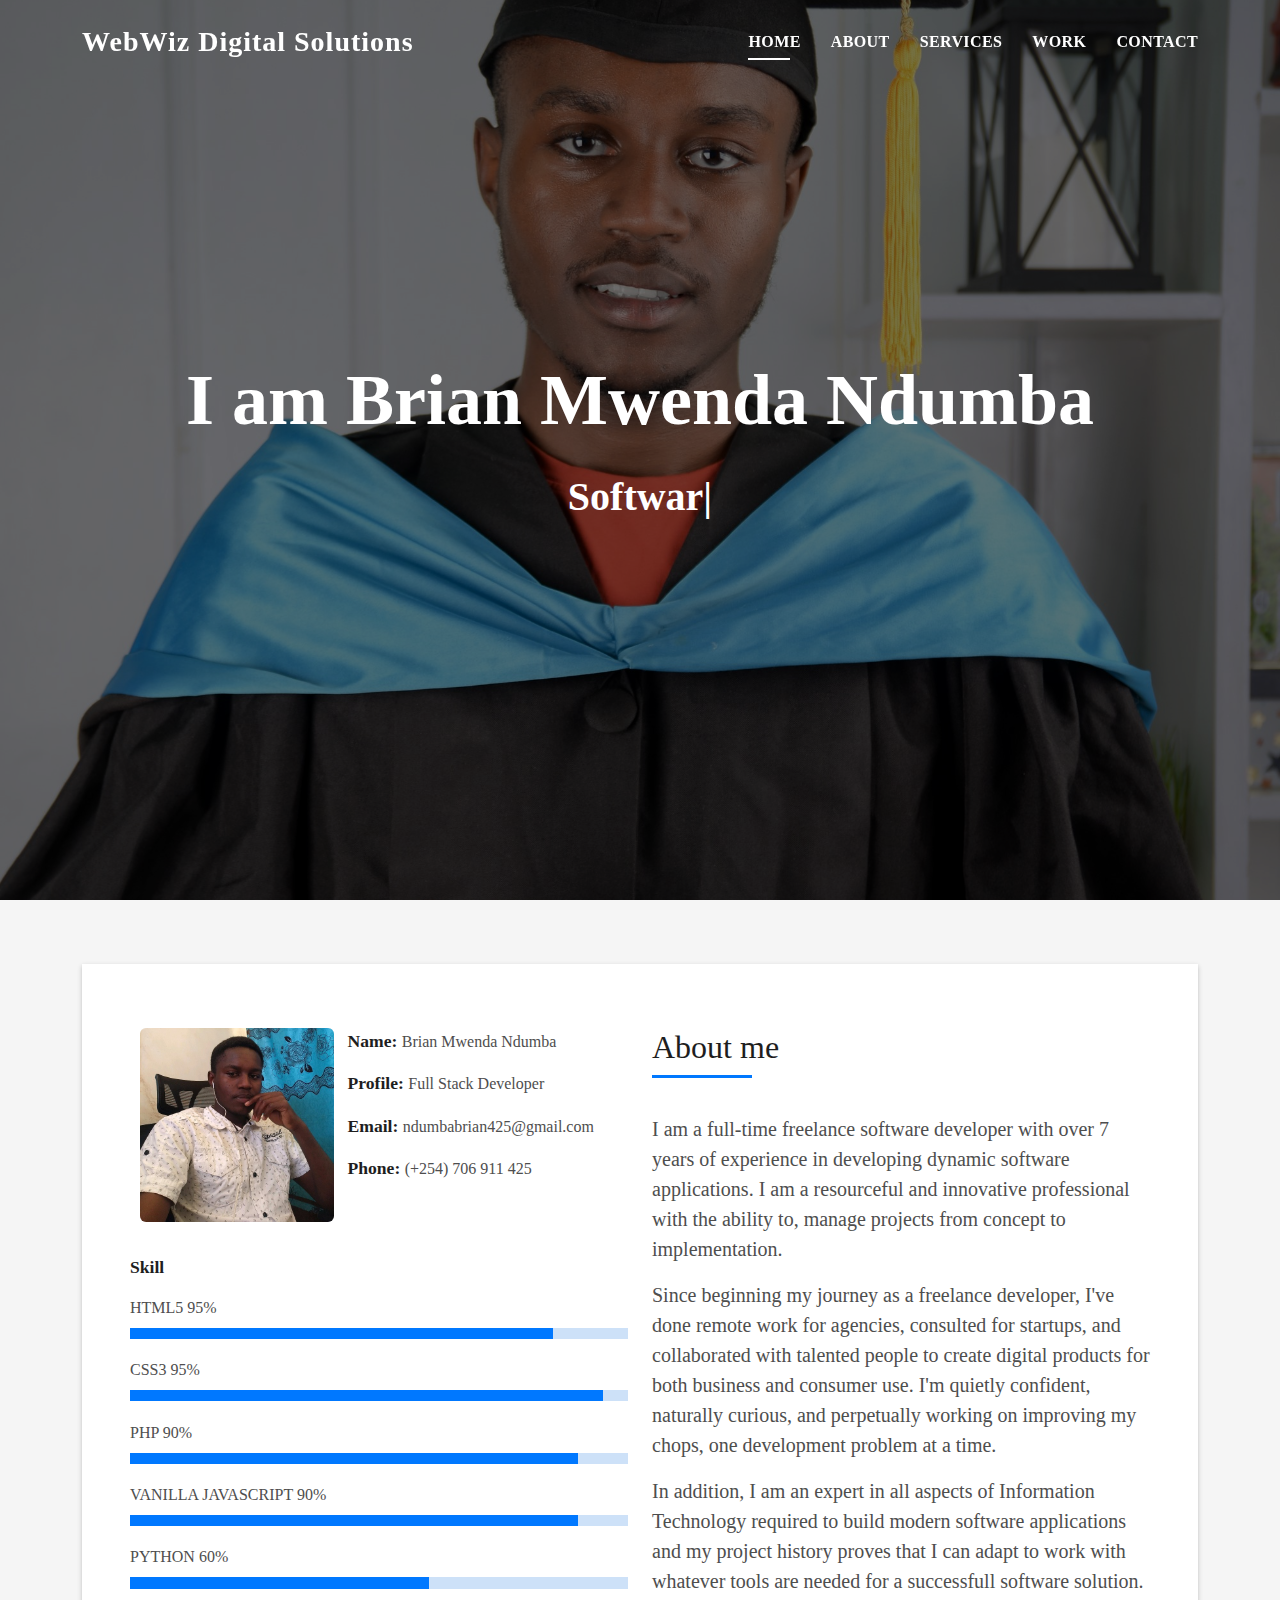
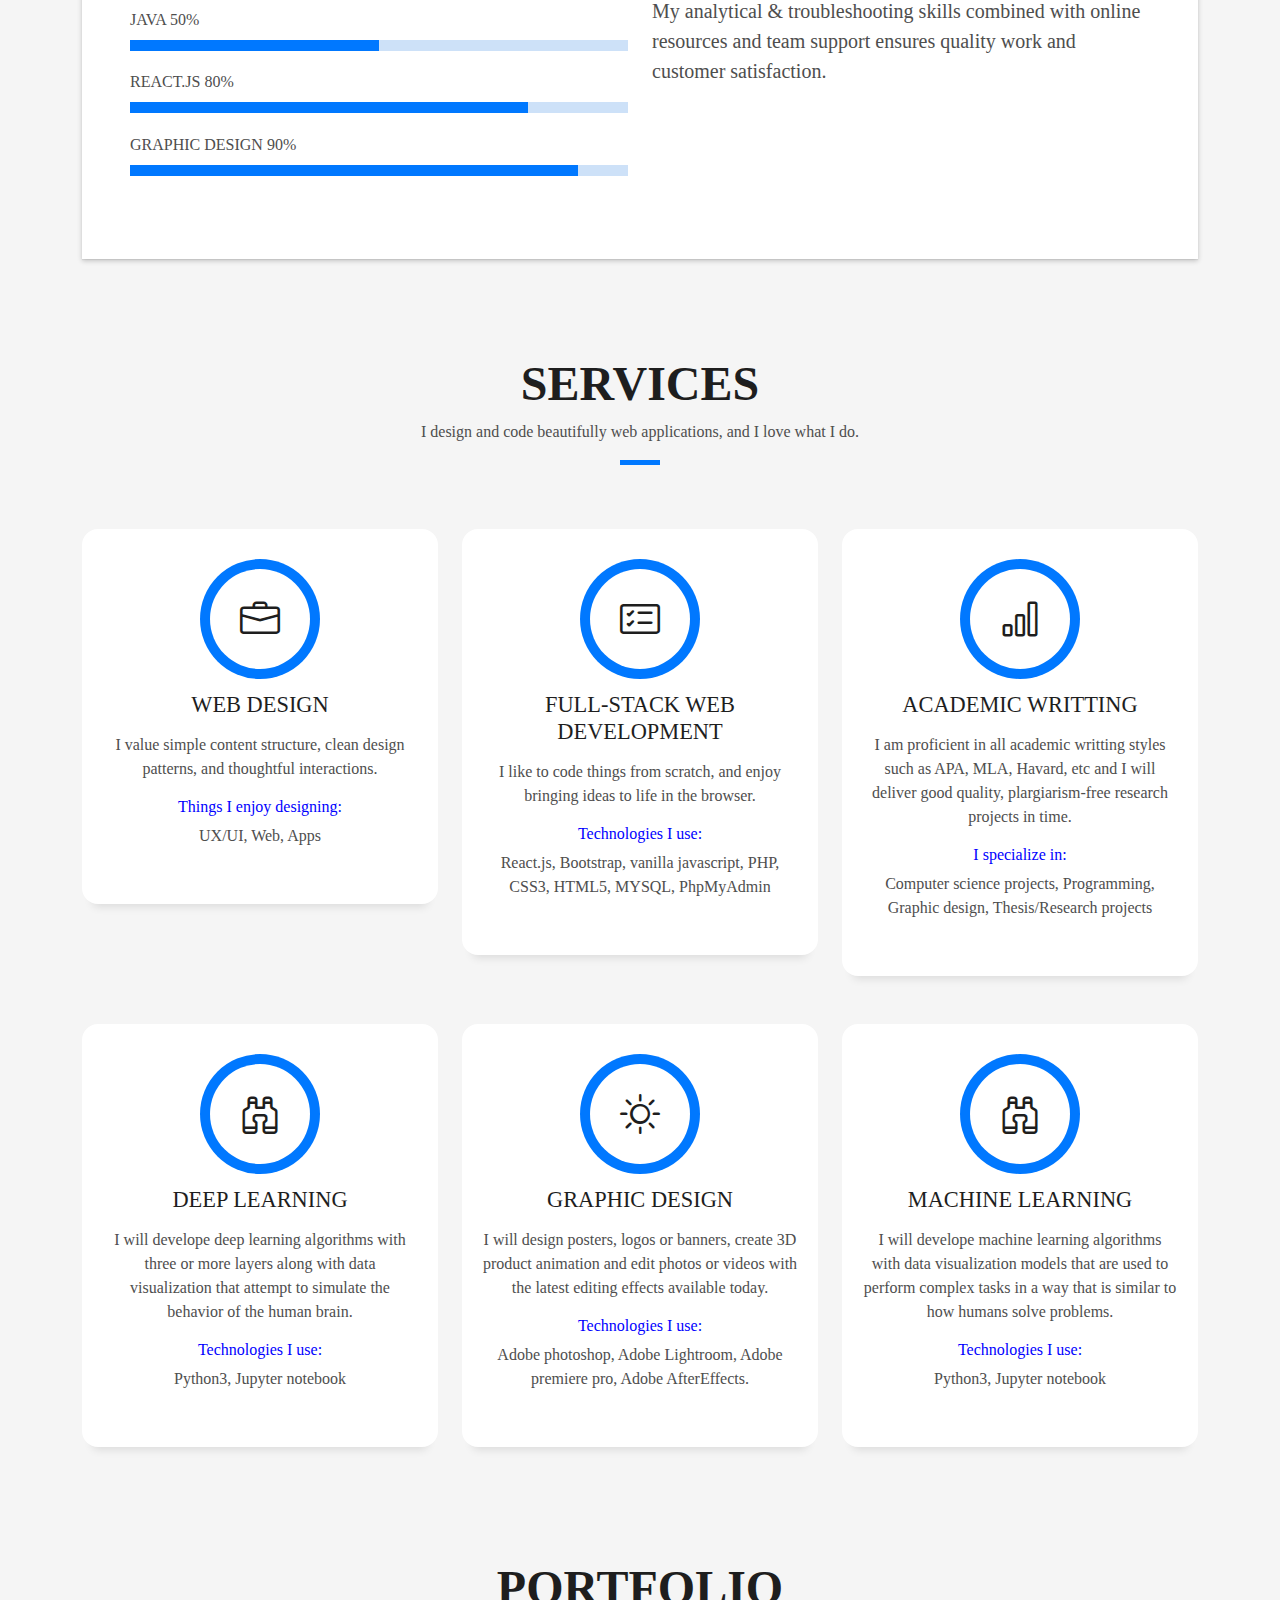
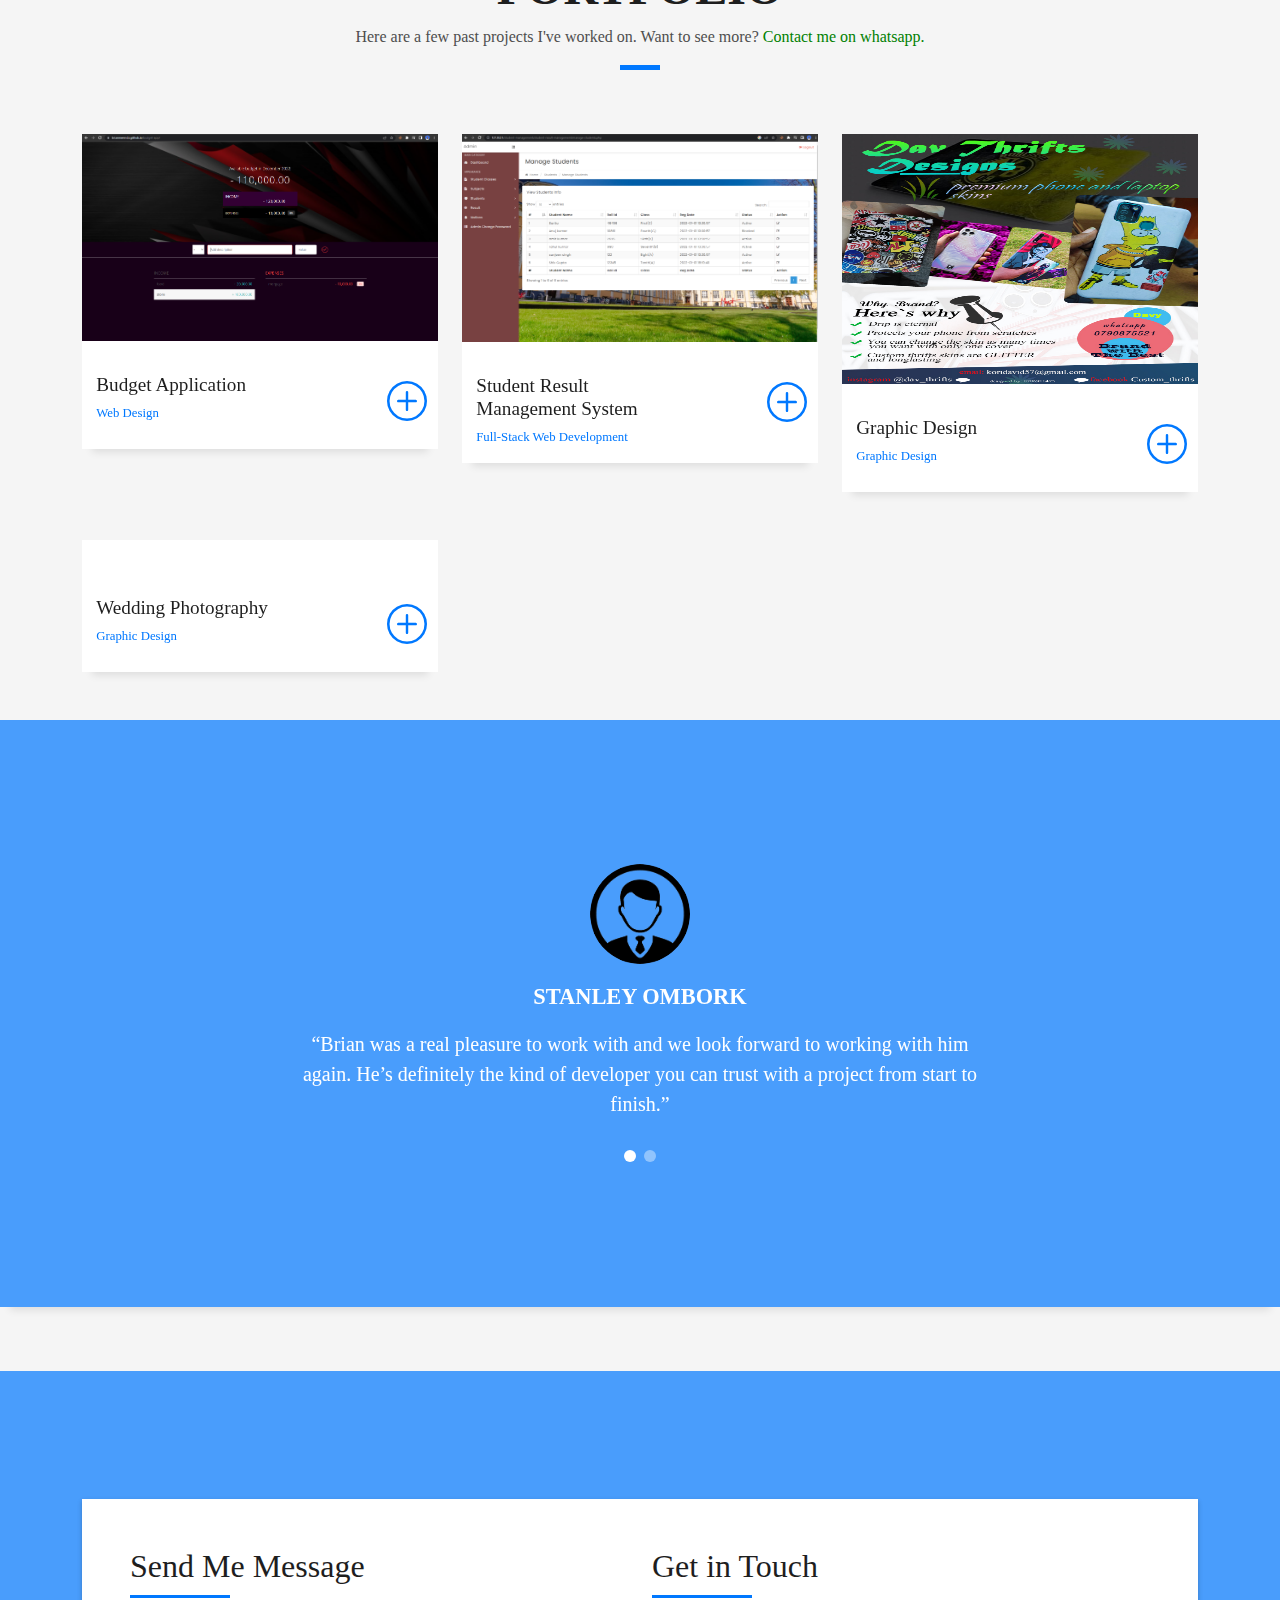
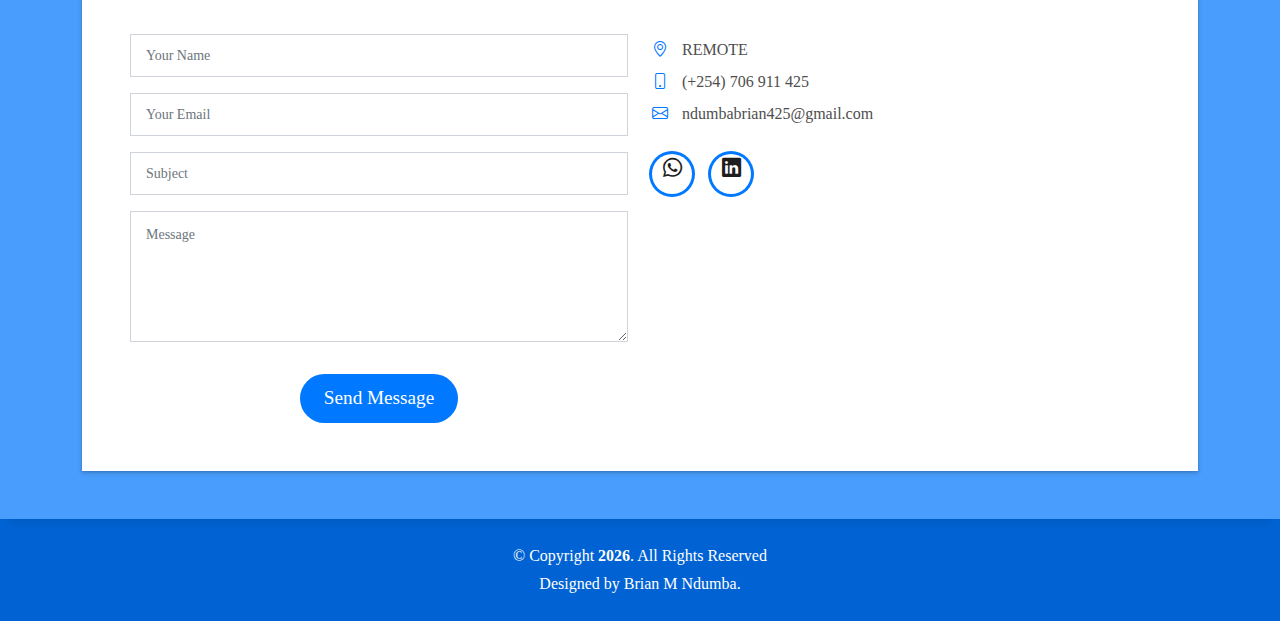
==== commit 58b590d7: "Update index.html" ====
--- a/index.html
+++ b/index.html
@@ -31,7 +31,7 @@
   <header id="header" class="fixed-top">
     <div class="container d-flex align-items-center justify-content-between">
 
-      <h1 class="logo"><a href="index.html">Brian(M)Ndumba</a></h1>
+      <h1 class="logo"><a href="index.html">WebWiz Digital Solutions</a></h1>
 
 
       <nav id="navbar" class="navbar">
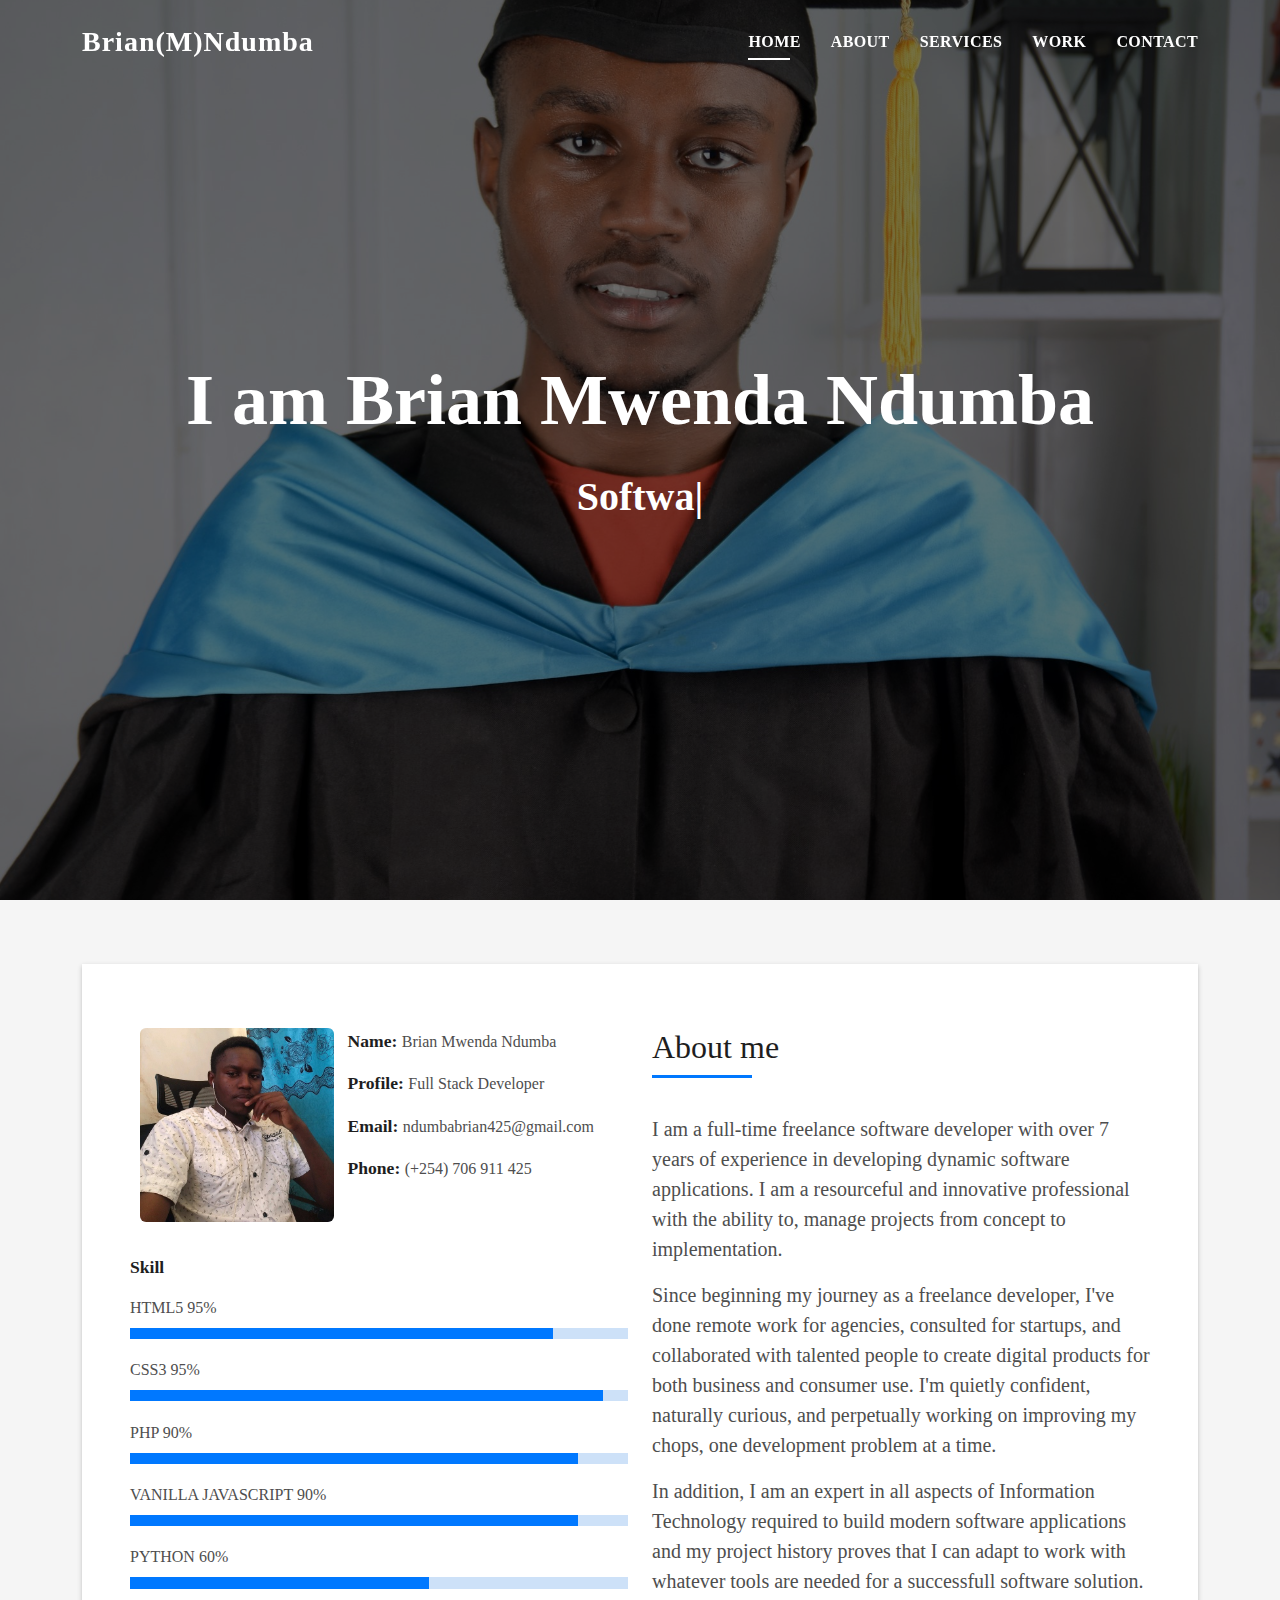
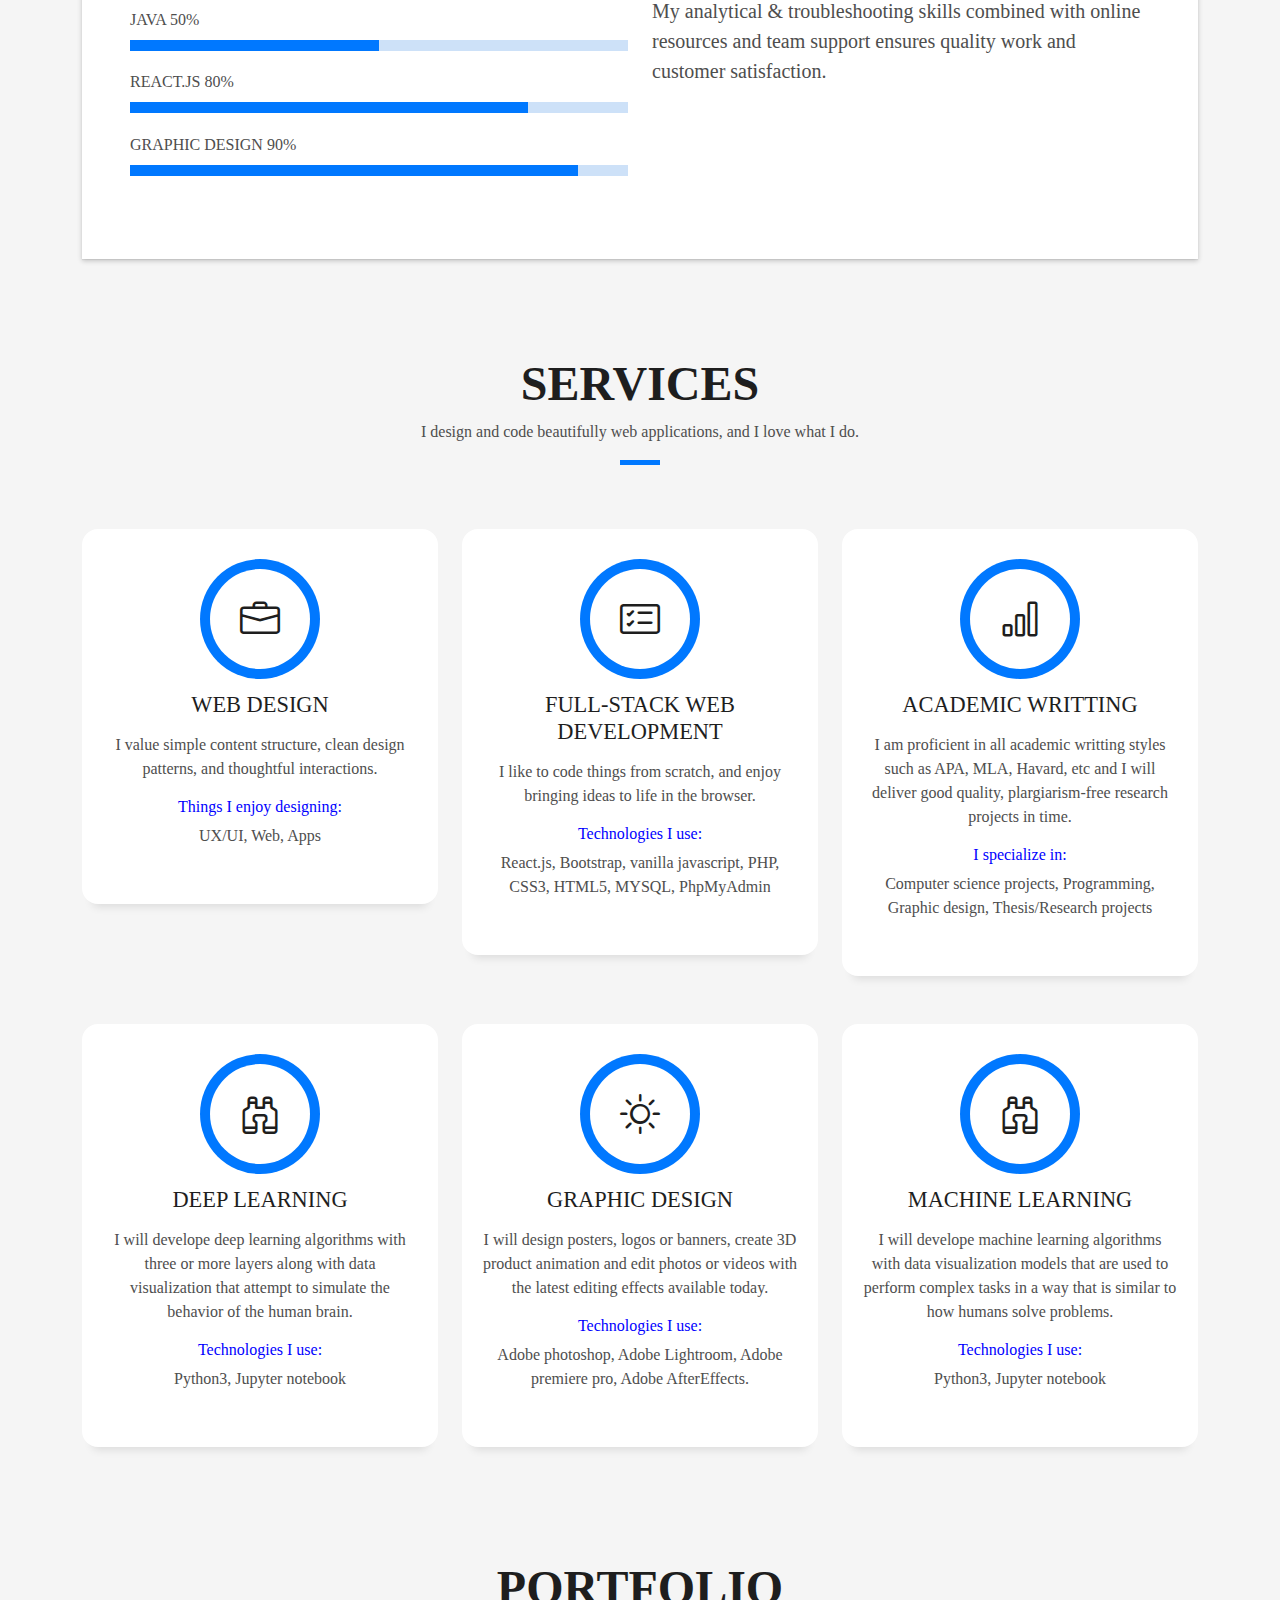
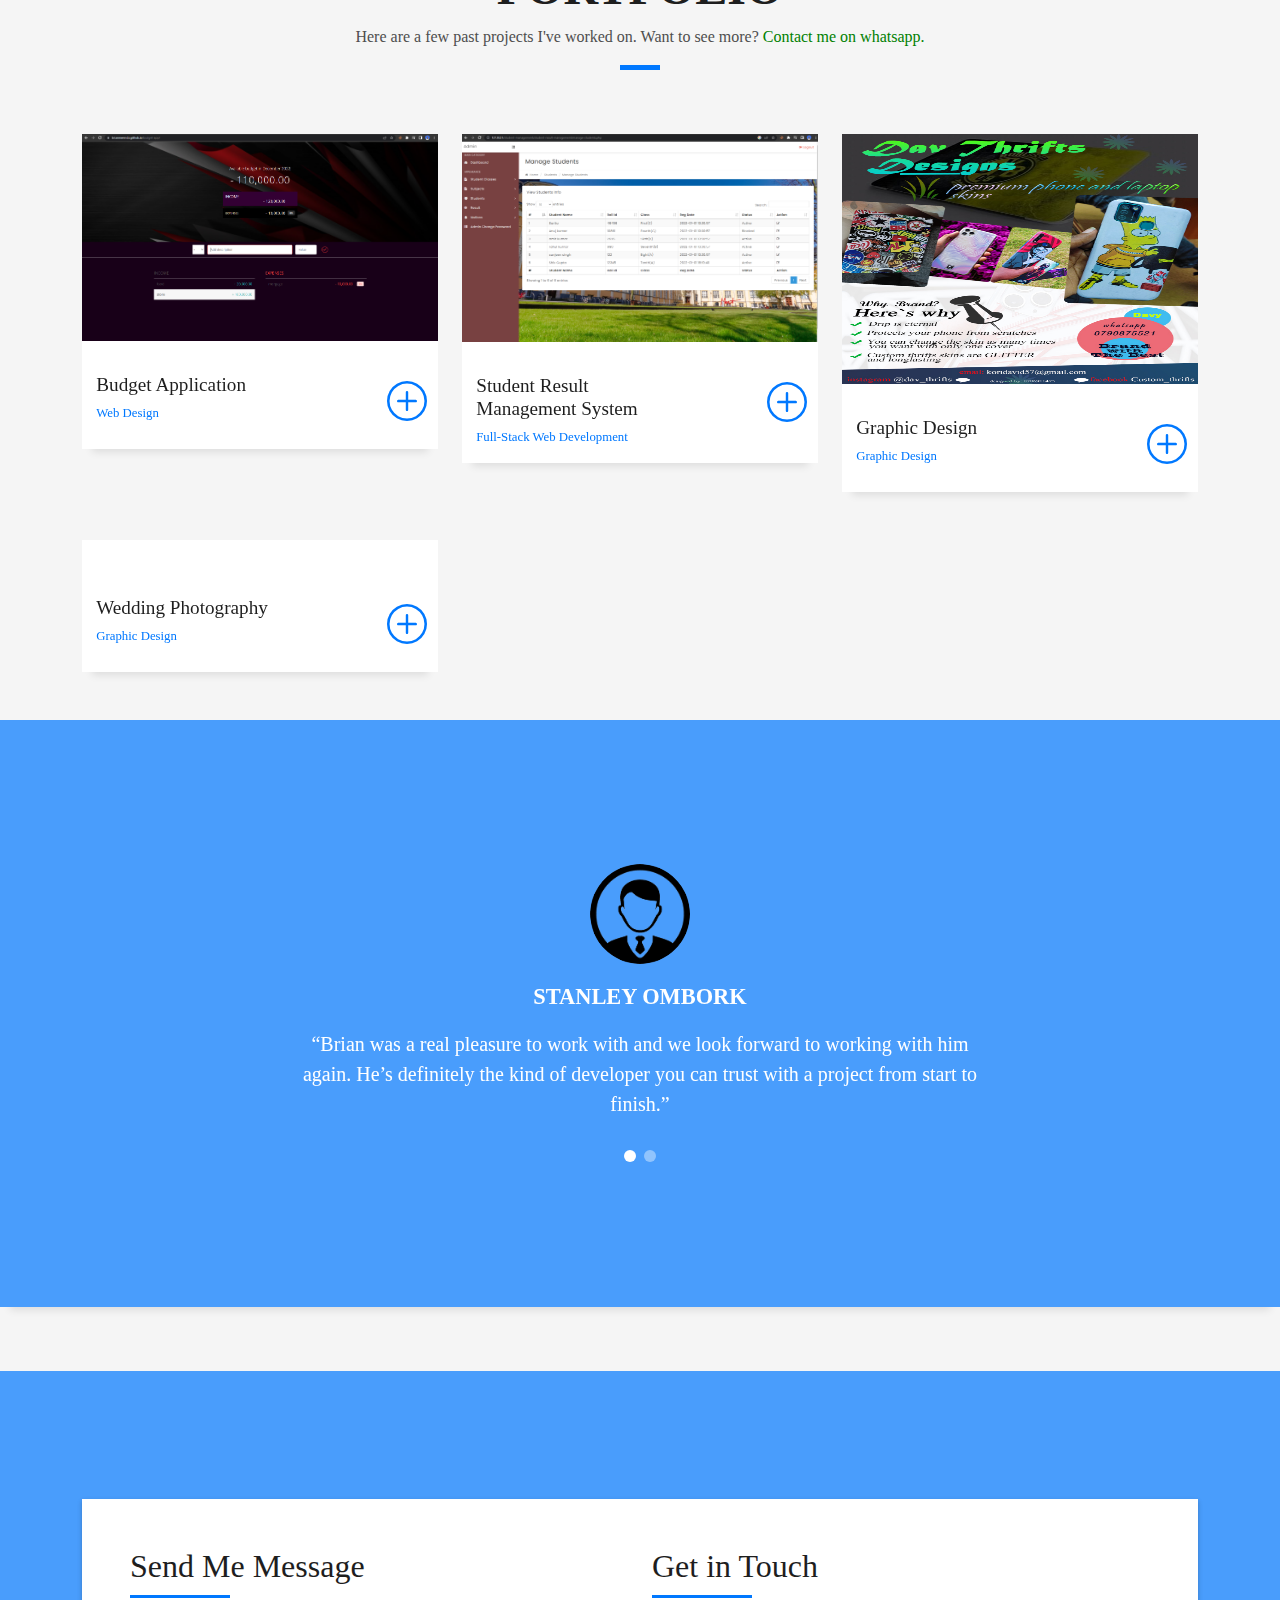
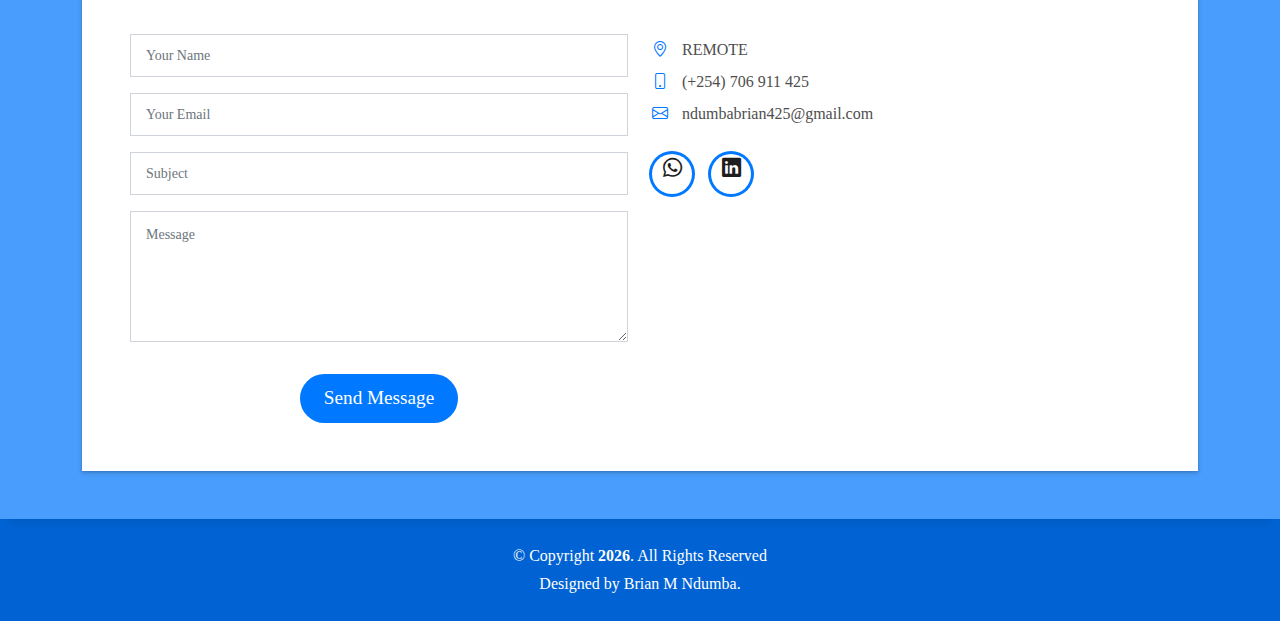
==== commit 5b565f3f: "Update index.html" ====
--- a/index.html
+++ b/index.html
@@ -31,7 +31,7 @@
   <header id="header" class="fixed-top">
     <div class="container d-flex align-items-center justify-content-between">
 
-      <h1 class="logo"><a href="index.html">WebWiz Digital Solutions</a></h1>
+      <h1 class="logo"><a href="index.html">Brian(M)Ndumba</a></h1>
 
 
       <nav id="navbar" class="navbar">
